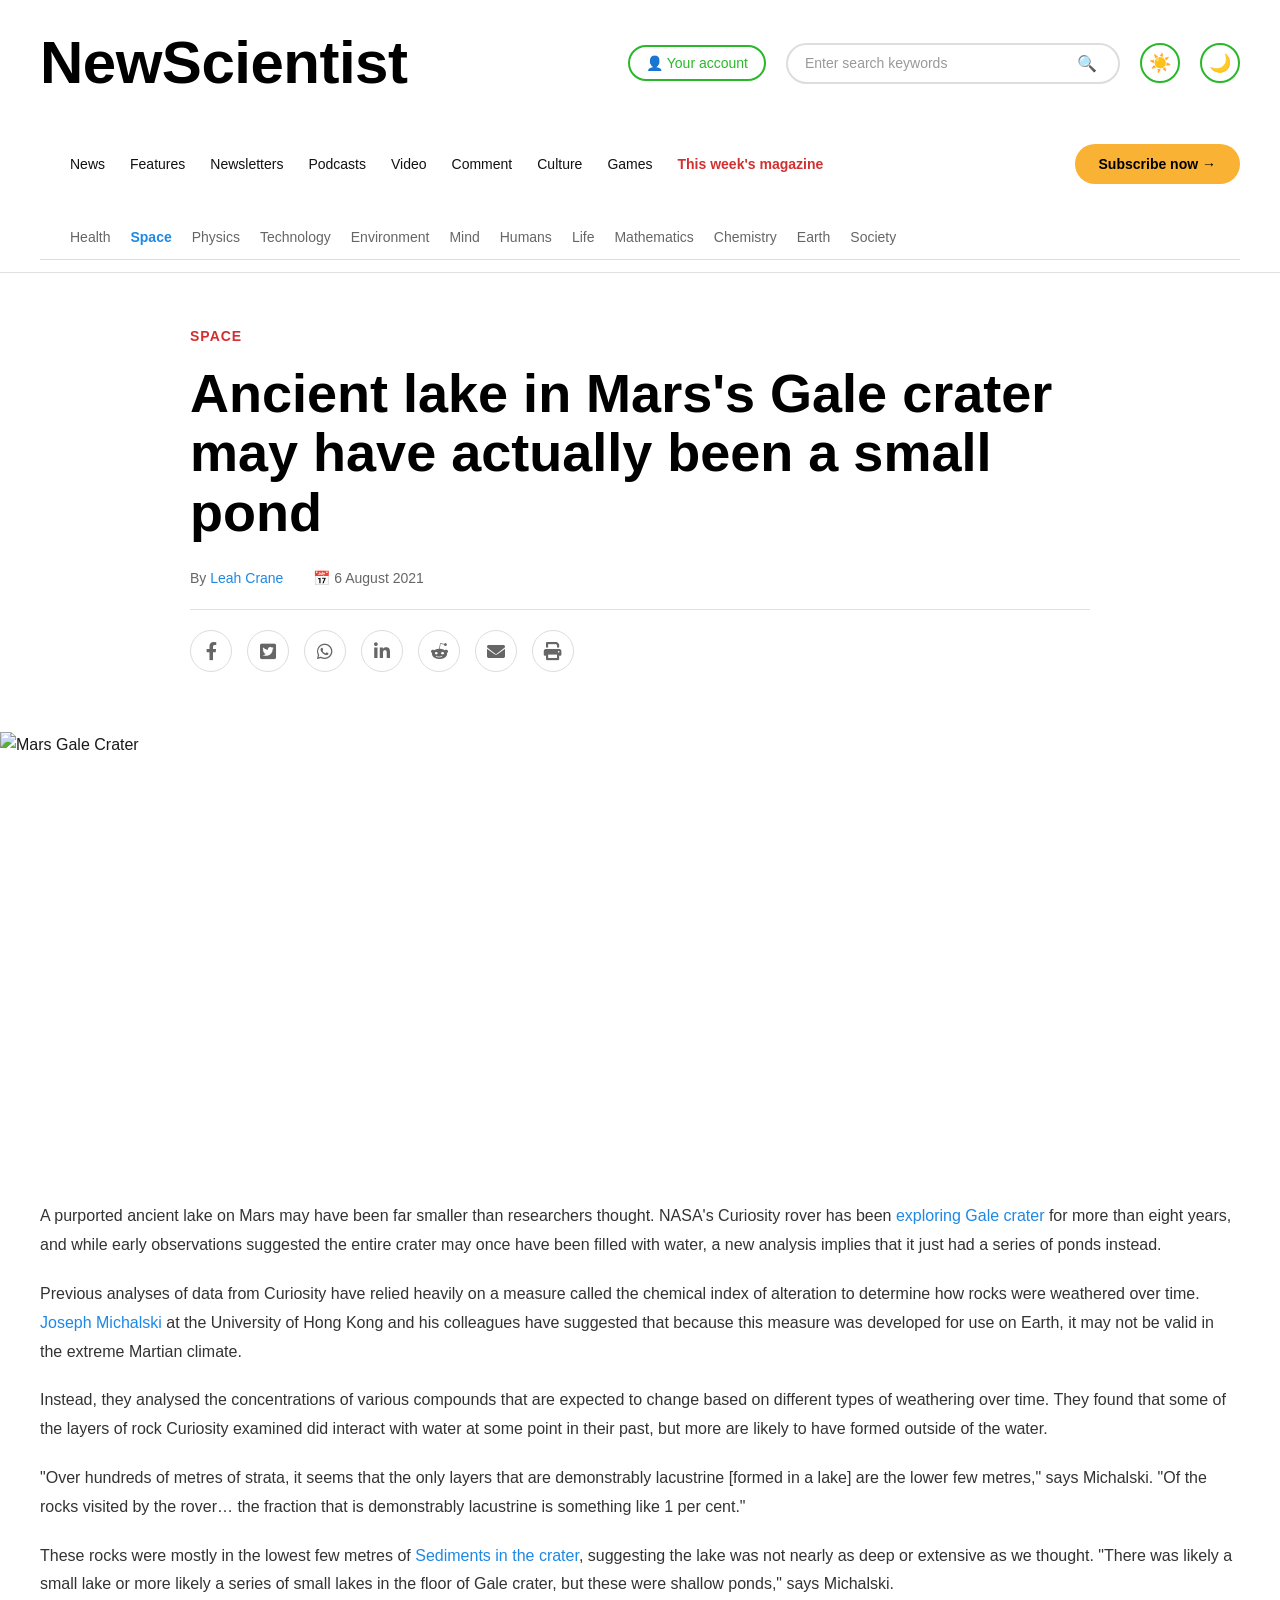
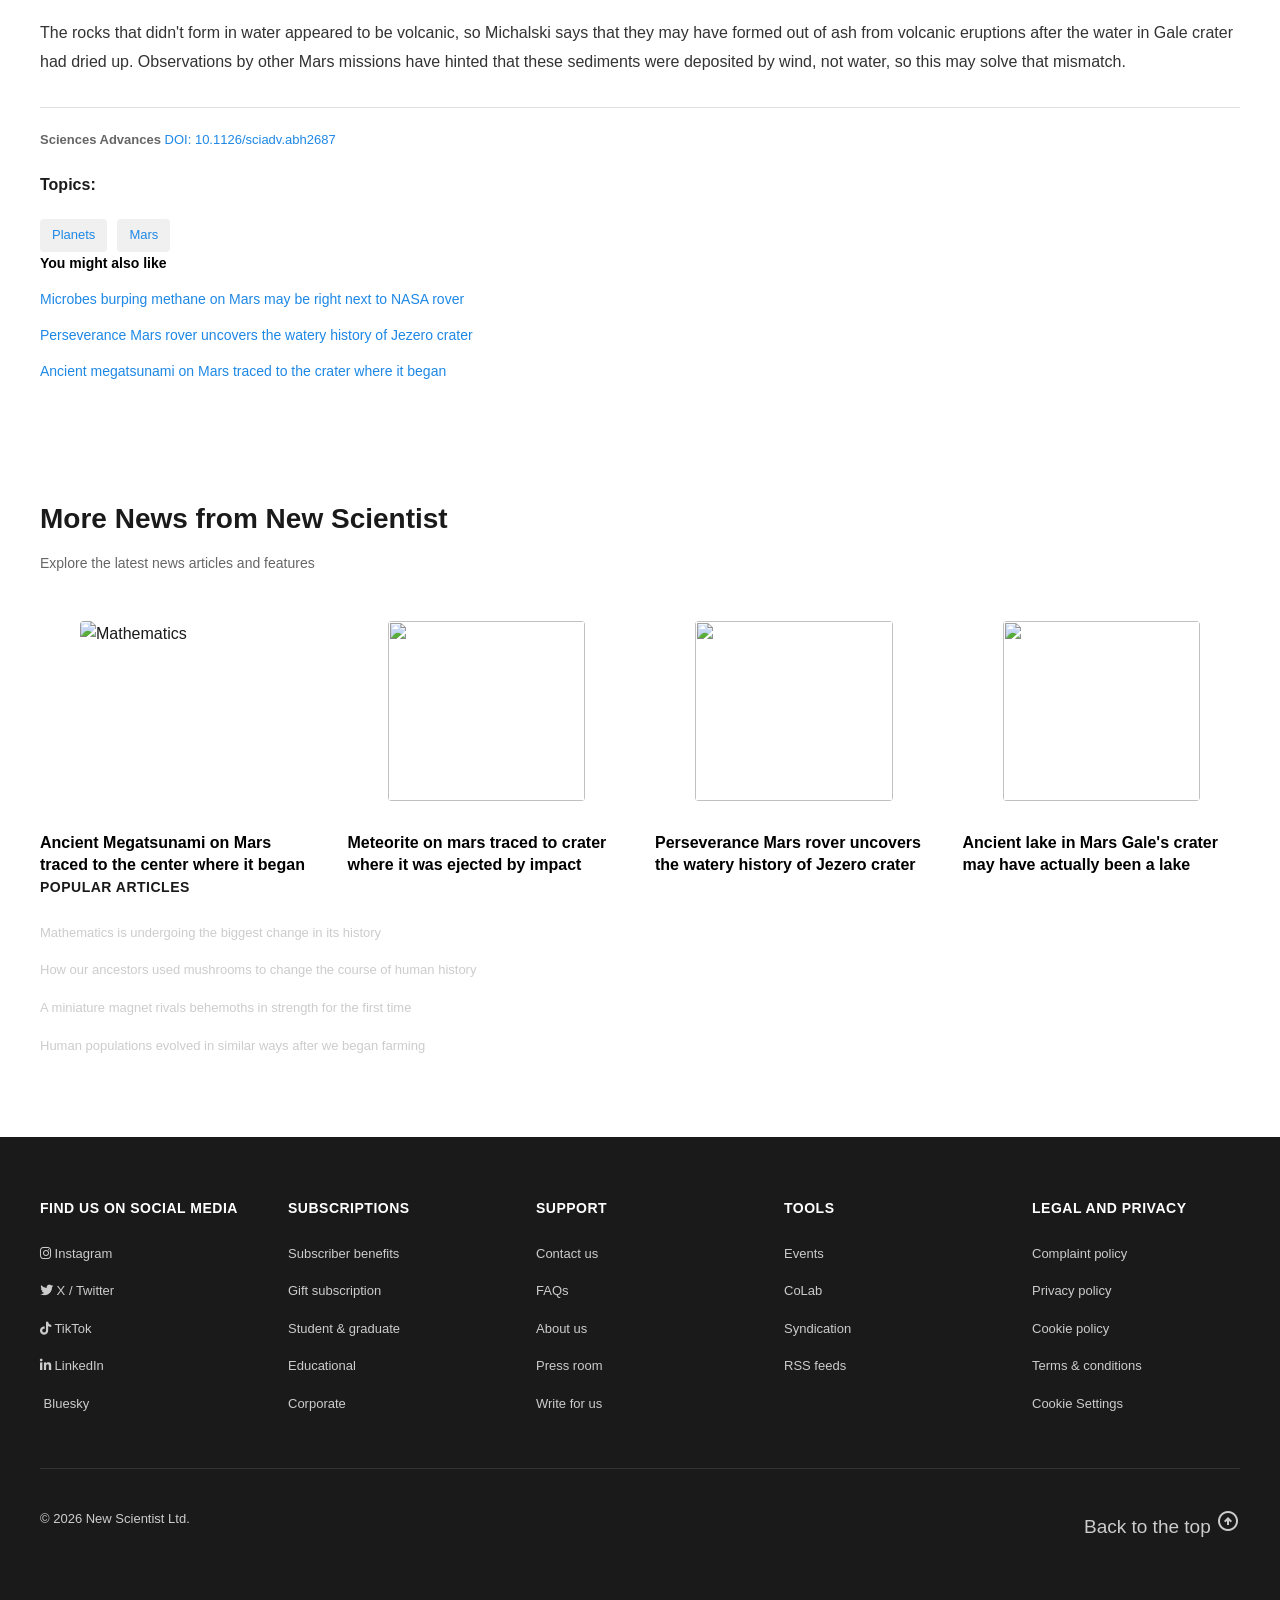
==== scientist.html @ d4aca7ba "sending my Code So far" ====
<!DOCTYPE html>
<html lang="en">
<head>
    <meta charset="UTF-8">
    <meta name="viewport" content="width=device-width, initial-scale=1.0">
    <title>New Scientist</title>
    <link rel="stylesheet" href="scientist.css">
    <link rel="stylesheet" href="https://cdnjs.cloudflare.com/ajax/libs/font-awesome/6.0.0/css/all.min.css">
    <link rel="stylesheet" href="https://fonts.googleapis.com/css2?family=Material+Symbols+Outlined:opsz,wght,FILL,GRAD@20..48,100..700,0..1,-50..200&icon_names=arrow_circle_up" />
</head>
<body>

    <header>
        <div class="top-bar">
            <h1 class="Website-name">NewScientist</h1>
            
            <div class="header-right">
                <button class="account-btn">👤 Your account</button>
                <div class="search-box">
                
                    <input type="text" placeholder="Enter search keywords">
                    <button class="search-btn">🔍</button>
                </div>
                <button class="theme-toggle">☀️</button>
                <button class="theme-toggle">🌙</button>
            </div>
        </div>


        <nav class="main-nav">
            <ul>
                <li><a href="">News</a></li>
                <li><a href="">Features</a></li>
                <li><a href="">Newsletters</a></li>
                <li><a href="">Podcasts</a></li>
                <li><a href="">Video</a></li>
                <li><a href="">Comment</a></li>
                <li><a href="">Culture</a></li>
                <li><a href="">Games</a></li>
                <li><a href="" class="magazine-link">This week's magazine</a></li>
            </ul>
            <button class="subscribe-btn">Subscribe now →</button>
        </nav>


        <nav class="category-nav">
            <ul>
                <li><a href="">Health</a></li>
                <li><a href="" class="active">Space</a></li>
                <li><a href="">Physics</a></li>
                <li><a href="">Technology</a></li>
                <li><a href="">Environment</a></li>
                <li><a href="">Mind</a></li>
                <li><a href="">Humans</a></li>
                <li><a href="">Life</a></li>
                <li><a href="">Mathematics</a></li>
                <li><a href="">Chemistry</a></li>
                <li><a href="">Earth</a></li>
                <li><a href="">Society</a></li>
            </ul>
        </nav>
    </header>

    <section class="article-header">
        <div class="category-label">
            <a href="">Space</a>
        </div>
        
        <h1 class="article-title">
            Ancient lake in Mars's Gale crater may have actually been a small pond
        </h1>
        
        <div class="article-meta">
            <p class="byline">By <a href="#">Leah Crane</a></p>
            <p class="date">📅 6 August 2021</p>
        </div>
        
        <div class="social-sharing">
            <a href="" class="social-icon"><i class="fab fa-facebook-f"></i></a>
            <a href="" class="social-icon"><i class="fab fab fa-twitter-square"></i></a>
            <a href="" class="social-icon"><i class="fab fab fa-whatsapp"></i></a>
            <a href="" class="social-icon"><i class="fab fa-linkedin-in"></i></a>
            <a href="" class="social-icon"><i class="fab fa-reddit-alien"></i></a>
            <a href="" class="social-icon"><i class="fas fa-envelope"></i></a>
            <a href="" class="social-icon"><i class="fas fa-print"></i></a>
        </div>
    </section>

    <figure class="featured-image">
        <img src="https://images.newscientist.com/wp-content/uploads/2021/08/06171920/06-aug_mars-sediments.jpg?width=1200" alt="Mars Gale Crater">
        <figcaption>
            <p>
                The rocks inside Gale crater hint there may not have been a large lake there after all
            </p>
            <p>
                Credit: NASA/JPL-Caltech
            </p>
        </figcaption>
    </figure>

    <div class="article-container">
        <article class="article-content">
            <p>
                A purported ancient lake on Mars may have been far smaller than researchers thought. NASA's Curiosity rover has been <a href="">exploring Gale crater</a> for more than eight years, and while early observations suggested the entire crater may once have been filled with water, a new analysis implies that it just had a series of ponds instead.
                
            </p>

            <p>
                Previous analyses of data from Curiosity have relied heavily on a measure called the chemical index of alteration to determine how rocks were weathered over time. <a href="">Joseph Michalski</a> at the University of Hong Kong and his colleagues have suggested that because this measure was developed for use on Earth, it may not be valid in the extreme Martian climate.
            </p>

            <p>
                Instead, they analysed the concentrations of various compounds that are expected to change based on different types of weathering over time. They found that some of the layers of rock Curiosity examined did interact with water at some point in their past, but more are likely to have formed outside of the water.
            </p>


            



            <p>
                "Over hundreds of metres of strata, it seems that the only layers that are demonstrably lacustrine [formed in a lake] are the lower few metres," says Michalski. "Of the rocks visited by the rover… the fraction that is demonstrably lacustrine is something like 1 per cent."
            </p>

            <p>
                These rocks were mostly in the lowest few metres of <a href="">Sediments in the crater</a>, suggesting the lake was not nearly as deep or extensive as we thought. "There was likely a small lake or more likely a series of small lakes in the floor of Gale crater, but these were shallow ponds," says Michalski.
            </p>

            <p>
                The rocks that didn't form in water appeared to be volcanic, so Michalski says that they may have formed out of ash from volcanic eruptions after the water in Gale crater had dried up. Observations by other Mars missions have hinted that these sediments were deposited by wind, not water, so this may solve that mismatch.
            </p>
            
            <p class="citation">
                <strong>Sciences Advances</strong> <a href="https://doi.org/10.1126/sciadv.abh2687">DOI: 10.1126/sciadv.abh2687</a>
            </p>
        </article>
        

            <div class="topics-section">
                <h4>Topics:</h4>
                <div class="topic-tags">
                    <a href="" class="topic-tag">Planets</a>
                    <a href="" class="topic-tag">Mars</a>
                </div>
            </div>
            
            <div class="related-articles">
                <h4>You might also like</h4>
                <ul>
                    <li><a href="">Microbes burping methane on Mars may be right next to NASA rover</a></li>
                    <li><a href="">Perseverance Mars rover uncovers the watery history of Jezero crater</a></li>
                    <li><a href="">Ancient megatsunami on Mars traced to the crater where it began</a></li>
                </ul>
            </div>
    </div>

    <section class="more-articles">
        <h3>More News from New Scientist</h3>
        <p>Explore the latest news articles and features</p>
        
        <div class="articles-grid">
            <article class="article-card">
                <figure>
                    
                    <img src="https://images.newscientist.com/wp-content/uploads/2022/11/30212448/SEI_135797409.jpg?width=321" alt="Mathematics">
                </figure>
                <h4><a href="">Ancient Megatsunami on Mars traced to the center where it began</a></h4>
            </article>
            
            <article class="article-card">
                <figure>
                    <img src="https://images.newscientist.com/wp-content/uploads/2024/12/16121734/mushrooms.jpg?width=300" alt="">
                </figure>
                <h4><a href="">Meteorite on mars traced to crater where it was ejected by impact</a></h4>
            </article>
            
            <article class="article-card">
                <figure>
                    <img src="https://images.newscientist.com/wp-content/uploads/2024/12/20160405/magnet.jpg?width=300" alt="">
                </figure>
                <h4><a href="">Perseverance Mars rover uncovers the watery history of Jezero crater</a></h4>
            </article>


         
            <article class="article-card">
                <figure>
                    <img src="https://images.newscientist.com/wp-content/uploads/2024/12/20160405/magnet.jpg?width=300" alt="">
                </figure>
                <h4><a href="">Ancient lake in Mars Gale's crater may have actually been a lake </a></h4>
            </article>
        </div>


            <div class="footer-column">
                <h4>Popular articles</h4>
                <ul>
                    <li><a href="">Mathematics is undergoing the biggest change in its history</a></li>
                    <li><a href="">How our ancestors used mushrooms to change the course of human history</a></li>
                    <li><a href="">A miniature magnet rivals behemoths in strength for the first time</a></li>
                    <li><a href="">Human populations evolved in similar ways after we began farming</a></li>
                </ul>
            </div>
        
    </section>


    </article>

    <footer class="site-footer">
        <div class="footer-container">
            
            <div class="footer-column">
                <h4>Find us on social media</h4>
                <ul class="social-links">
                    <li><a href="https://www.facebook.com/newscientist"><i class="fab fa-instagram"></i> Instagram</a></li>
                    <li><a href="https://www.twitter.com/newscientist"><i class="fab fa-twitter"></i> X / Twitter</a></li>
                    <li><a href="https://www.tiktok.com/@newscientist"><i class="fab fa-tiktok"></i> TikTok</a></li>
                    <li><a href="https://www.linkedin.com/company/new-scientist/"><i class="fab fa-linkedin-in"></i> LinkedIn</a></li>
                    <li>
                        <a href="https://www.bluesky.com/@newscientist"><i class="fab fa-bluesky"></i> Bluesky</a>
                    </li>
                </ul>
            </div>
            
            <div class="footer-column">
                <h4>Subscriptions</h4>
                <ul>
                    <li><a href="">Subscriber benefits</a></li>
                    <li><a href="">Gift subscription</a></li>
                    <li><a href="">Student & graduate</a></li>
                    <li><a href="">Educational</a></li>
                    <li><a href="">Corporate</a></li>
                </ul>
            </div>
            
            <div class="footer-column">
                <h4>Support</h4>
                <ul>
                    <li><a href="">Contact us</a></li>
                    <li><a href="">FAQs</a></li>
                    <li><a href="">About us</a></li>
                    <li><a href="">Press room</a></li>
                    <li><a href="">Write for us</a></li>
                </ul>
            </div>
            
            <div class="footer-column">
                <h4>Tools</h4>
                <ul>
                    <li><a href="">Events</a></li>
                    <li><a href="">CoLab</a></li>
                    <li><a href="">Syndication</a></li>
                    <li><a href="">RSS feeds</a></li>
                </ul>
            </div>
            
            <div class="footer-column">
                <h4>Legal and privacy</h4>
                <ul>
                    <li><a href="">Complaint policy</a></li>
                    <li><a href="">Privacy policy</a></li>
                    <li><a href="">Cookie policy</a></li>
                    <li><a href="">Terms & conditions</a></li>
                    <li><a href="">Cookie Settings</a></li>
                </ul>
            </div>
        </div>
        
        <div class="footer-bottom">
            &copy; 2026 New Scientist Ltd.

            <a href="">Back to the top 
                <span class="material-symbols-outlined">arrow_circle_up
            </span></a> 
        </div>


    </footer>
    
</body>
</html>
---- scientist.css ----
/* -------------------- BODY & FONTS -------------------- */
body {
    font-family: proxima-nova, "Helvetica Neue", Helvetica, Arial, sans-serif;
    line-height: 1.6;
    color: #1a1a1a;
    margin: 0;
    padding: 0;
    background-color: #fff;
}

/* -------------------- HEADER -------------------- */
header {
    border-bottom: 1px solid #e0e0e0;
    position: relative;
    top: auto;
}

.top-bar {
    display: flex;
    align-items: center;
    justify-content: space-between;
    padding: 15px 40px;
    background-color: #fff;
}

.Website-name {
  font-family: Verdana, Geneva, Tahoma, sans-serif !important;
    font-size: 60px;
    font-weight: 900;
    color: #000;
    margin: 0;
    letter-spacing: -0.5px;
}

.header-right {
    display: flex;
    align-items: center;
    gap: 20px;
}

.account-btn {
    background-color: #fff;
    border: 2px solid #2ab82a;
    color: #2ab82a;
    padding: 8px 16px;
    border-radius: 25px ;
    cursor: pointer;
    font-size: 14px;
    font-weight: 500;
    transition: all 0.3s ease;
}

.account-btn:hover {
    background-color: #f0f0f0;
    box-shadow: #21a021 10px 10px 10px;
}

.search-box {
    display: flex;
    align-items: center;
    border: 2px solid #ddd;
    border-radius: 25px;
    padding: 8px 15px;
    min-width: 300px;
}

.search-box input {
    border: none;
    outline: none;
    flex: 1;
    font-size: 14px;
    color: #666;
}

.search-box input::placeholder {
    color: #999;
}

.search-btn {
    background: none;
    border: none;
    color: #666;
    cursor: pointer;
    font-size: 16px;
    margin-left: 10px;
}

.theme-toggle {
    background: none;
    border: 2px solid #2ab82a;
    color: #2ab82a;
    width: 40px;
    height: 40px;
    border-radius: 50%;
    cursor: pointer;
    font-size: 18px;
    display: flex;
    align-items: center;
    justify-content: center;
}

/* -------------------- MAIN NAVIGATION -------------------- */
.main-nav {
    display: flex;
    align-items: center;
    justify-content: space-between;
    padding: 15px 40px;
}

.main-nav ul {
    display: flex;
    gap: 30px;
    list-style: none;
    margin: 0;
    padding: 0;
}

.main-nav a {
    text-decoration: none;
    color: #1a1a1a;
    font-size: 14px;
    font-weight: 500;
    transition: color 0.2s;
}

.main-nav a:hover {
    color: #2ab82a;
}

.main-nav .magazine-link {
    color: #d32f2f;
    font-weight: 700;
}

.subscribe-btn {
    background-color: #f9b233;
    border: none;
    color: #000;
    padding: 12px 24px;
    border-radius: 25px;
    cursor: pointer;
    font-weight: 600;
    font-size: 14px;
    transition: background-color 0.3s;
}

.subscribe-btn:hover {
    background-color: #0ccefa;
}

/* -------------------- CATEGORY NAVIGATION -------------------- */
.category-nav {
    padding: 12px 40px;
}

.category-nav ul {
    display: flex;
    gap: 20px;
    list-style: none;
    margin: 0;
    padding: 0;
    flex-wrap: wrap;
}

.category-nav a {
    text-decoration: none;
    color: #666;
    font-size: 13px;
    transition: color 0.2s;
}

.category-nav a:hover,
.category-nav a.active {
    color: #1e88e5;
    font-weight: 600;
}

/* -------------------- ARTICLE HEADER -------------------- */
.article-header {
    padding: 50px 40px 30px;
    max-width: 900px;
    margin: 0 auto;
}

.category-label {
    margin-bottom: 15px;
}

.category-label a {
    color: #d32f2f;
    text-decoration: none;
    font-size: 14px;
    font-weight: 700;
    text-transform: uppercase;
    letter-spacing: 1px;
}

.article-title {
    font-size: 54px;
    font-weight: 900;
    line-height: 1.1;
    color: #000;
    margin: 15px 0 25px 0;
}

.article-meta {
    display: flex;
    gap: 30px;
    margin-bottom: 20px;
    font-size: 14px;
}

.byline,
.date {
    margin: 0;
    color: #666;
}

.byline a,
.date a {
    color: #1e88e5;
    text-decoration: none;
    font-weight: 500;
}

.byline a:hover,
.date a:hover {
    text-decoration: underline;
}

/* -------------------- SOCIAL SHARING -------------------- */
.social-sharing {
    display: flex;
    gap: 15px;
    margin-top: 20px;
    padding-top: 20px;
    border-top: 1px solid #e0e0e0;
}

.social-icon {
    display: inline-flex;
    align-items: center;
    justify-content: center;
    width: 40px;
    height: 40px;
    border-radius: 50%;
    border: 1px solid #ddd;
    text-decoration: none;
    color: #666;
    font-size: 18px;
    transition: all 0.2s;
    cursor: pointer;
}

.social-icon:hover {
    border-color: #999;    
    color: #000;
    background-color: #f5f5f5;
}

/* -------------------- FEATURED IMAGE -------------------- */
.featured-image {
    width: 100%;
    height: 400px;
    overflow: hidden;
    margin: 30px 0;
}

.featured-image img {
    width: 100%;
    height: 100%;
    object-fit: cover;
    display: block;
}

/* -------------------- ARTICLE CONTAINER -------------------- */
.article-container {
    gap: 50px;
    max-width: 1200px;
    margin: 0 auto;
    padding: 40px;
}

.article-content {
    flex: 1;
    min-width: 0;
    
}

.article-content p {
    font-size: 16px;
    line-height: 1.8;
    color: #333;
    margin: 0 0 20px 0;
}

.article-content a {
    color: #1e88e5;
    text-decoration: none;
}

.article-content a:hover {
    text-decoration: underline;
}

.citation {
    font-size: 13px !important;
    color: #666 !important;
    margin-top: 30px !important;
    padding-top: 20px;
    border-top: 1px solid #e0e0e0;
}

/* -------------------- SIDEBAR -------------------- */

.topics-section h4 {
 
}

.topic-tags {
    display: flex;
    flex-wrap: wrap;
    gap: 10px;
}

.topic-tag {
    display: inline-block;
    background-color: #f0f0f0;
    color: #1e88e5;
    padding: 6px 12px;
    border-radius: 4px;
    text-decoration: none;
    font-size: 13px;
    transition: background-color 0.2s;
}

.topic-tag:hover {
    background-color: #e0e0e0;
}

.related-articles h4 {
    font-size: 14px;
    color: #000;
    margin: 0 0 15px 0;
}

.related-articles ul {
    list-style: none;
    padding: 0;
    margin: 0;
}

.related-articles li {
    margin-bottom: 15px;
}

.related-articles a {
    color: #1e88e5;
    text-decoration: none;
    font-size: 14px;
    line-height: 1.5;
    display: block;
}

.related-articles a:hover {
    text-decoration: underline;
}

/* -------------------- FEATURED IMAGE CAPTION -------------------- */
figcaption {
    font-size: 13px;
    color: #666;
    padding: 10px 0;
    line-height: 1.5;
}

figcaption p {
    margin: 5px 0;
}

/* -------------------- MORE ARTICLES SECTION -------------------- */
.more-articles {
    max-width: 1200px;
    margin: 60px auto 40px;
    padding: 0 40px;
}

.more-articles h3 {
    font-size: 28px;
    font-weight: 700;
    margin: 0 0 10px 0;
}

.more-articles > p {
    font-size: 14px;
    color: #666;
    margin: 0 0 30px 0;
}

.articles-grid {
    display: grid;
    grid-template-columns: repeat(4, 1fr);
    gap: 30px;
}

.article-card {
    display: flex;
    flex-direction: column;
    gap: 15px;
    text-decoration: none;
}

.article-card img {
    width: 100%;
    height: 180px;
    object-fit: cover;
    border-radius: 4px;
    display: block;
}

.article-card h4 {
    margin: 0;
    font-size: 16px;
    line-height: 1.4;
}

.article-card a {
    color: #000;
    text-decoration: none;
    transition: color 0.2s;
}

.article-card a:hover {
    color: #1e88e5;
}

/* -------------------- FOOTER -------------------- */
.site-footer {
    background-color: #1a1a1a;
    color: #fff;
    margin-top: 80px;
    padding: 60px 40px;
}

.footer-container {
    max-width: 1200px;
    margin: 0 auto 40px;
    display: grid;
    grid-template-columns: repeat(auto-fit, minmax(180px, 1fr));
    /* grid-template-columns: repeat(auto-fit, minmax(180px, 1fr)); */
    gap: 40px;
}

.footer-column h4 {
    font-size: 14px;
    font-weight: 700;
    margin: 0 0 20px 0;
    text-transform: uppercase;
    letter-spacing: 0.5px;
}

.footer-column ul {
    list-style: none;
    padding: 0;
    margin: 0;
}

.footer-column li {
    margin-bottom: 12px;
}

.footer-column a {
    color: #ccc;
    text-decoration: none;
    font-size: 13px;
    transition: color 0.2s;
}

.footer-column a:hover {
    color: #fff;
}

.footer-bottom {
    max-width: 1200px;
    margin: 0 auto;
    border-top: 1px solid #333;
    padding-top: 40px;
    text-align: left;
    font-size: 13px;
    color: #ccc;
    display: flex;
    justify-content:space-between;
}

.footer-bottom a {
    color: #ccc;
    text-decoration:dashed;
    font-size: 19px;
}

.footer-bottom a:hover {
    color: #fff;
}

















/* -------------------- RESPONSIVE -------------------- */
@media (max-width: 1024px) {
    .article-container {
        gap: 30px;
        padding: 30px;
    }

    .sidebar {
        width: 280px;
    }
    
    .articles-grid {
        grid-template-columns: repeat(2, 1fr);
    }
}

@media (max-width: 768px) {
    .top-bar {
        flex-direction: column;
        gap: 15px;
        padding: 15px 20px;
    }

    .header-right {
        width: 100%;
        gap: 10px;
    }

    .search-box {
        min-width: auto;
        flex: 1;
    }

    .main-nav {
        flex-direction: column;
        gap: 15px;
        padding: 15px 20px;
    }

    .main-nav ul {
        flex-direction: column;
        gap: 10px;
    }

    .article-container {
        flex-direction: column;
        gap: 30px;
    }

    .sidebar {
        width: 100%;
    }

    .article-title {
        font-size: 32px;
    }

    .featured-image {
        height: 250px;
    }

    .article-header {
        padding: 30px 20px;
    }
    
    .articles-grid {
        grid-template-columns: 1fr;
    }
    
    .more-articles {
        padding: 0 20px;
    }
    
    .footer-container {
        grid-template-columns: repeat(2, 1fr);
        gap: 30px;
    }
}



/* -------------------- MAIN NAV -------------------- */
.main-nav ul {
    display: flex;
    gap: 25px;
    list-style: none;
    padding: 10px 30px;
    ;
    margin: 0;
}

.main-nav a {
    position: relative; /* needed for ::after underline */
    text-decoration: none;
    color: #111;
    font-size: 14px;
    padding-bottom: 5px; /* space for underline */
}

/* -------------------- CATEGORY NAV -------------------- */
.category-nav ul {
    display: flex;
    gap: 20px;
    list-style: none;
    padding: 10px 30px;
    border-bottom: 1px solid #ddd;
    margin: 0;
}

.category-nav a {
    position: relative;
    text-decoration: none;
    color: #666;
    font-size: 14px;
    padding-bottom: 5px;
}

/* -------------------- HOVER UNDERLINE ANIMATION -------------------- */
.main-nav a::after,
.category-nav a::after {
    content: "";
    position: absolute;
    left: 0;
    bottom: 0;
    width: 100%;
    height: 2px;
    background: currentColor; /* inherits link color */
    
    transform: scaleX(0);
    transform-origin: center;
    transition: transform 0.3s ease;
}

.main-nav a:hover::after,
.category-nav a:hover::after {
    transform: scaleX(1);
}
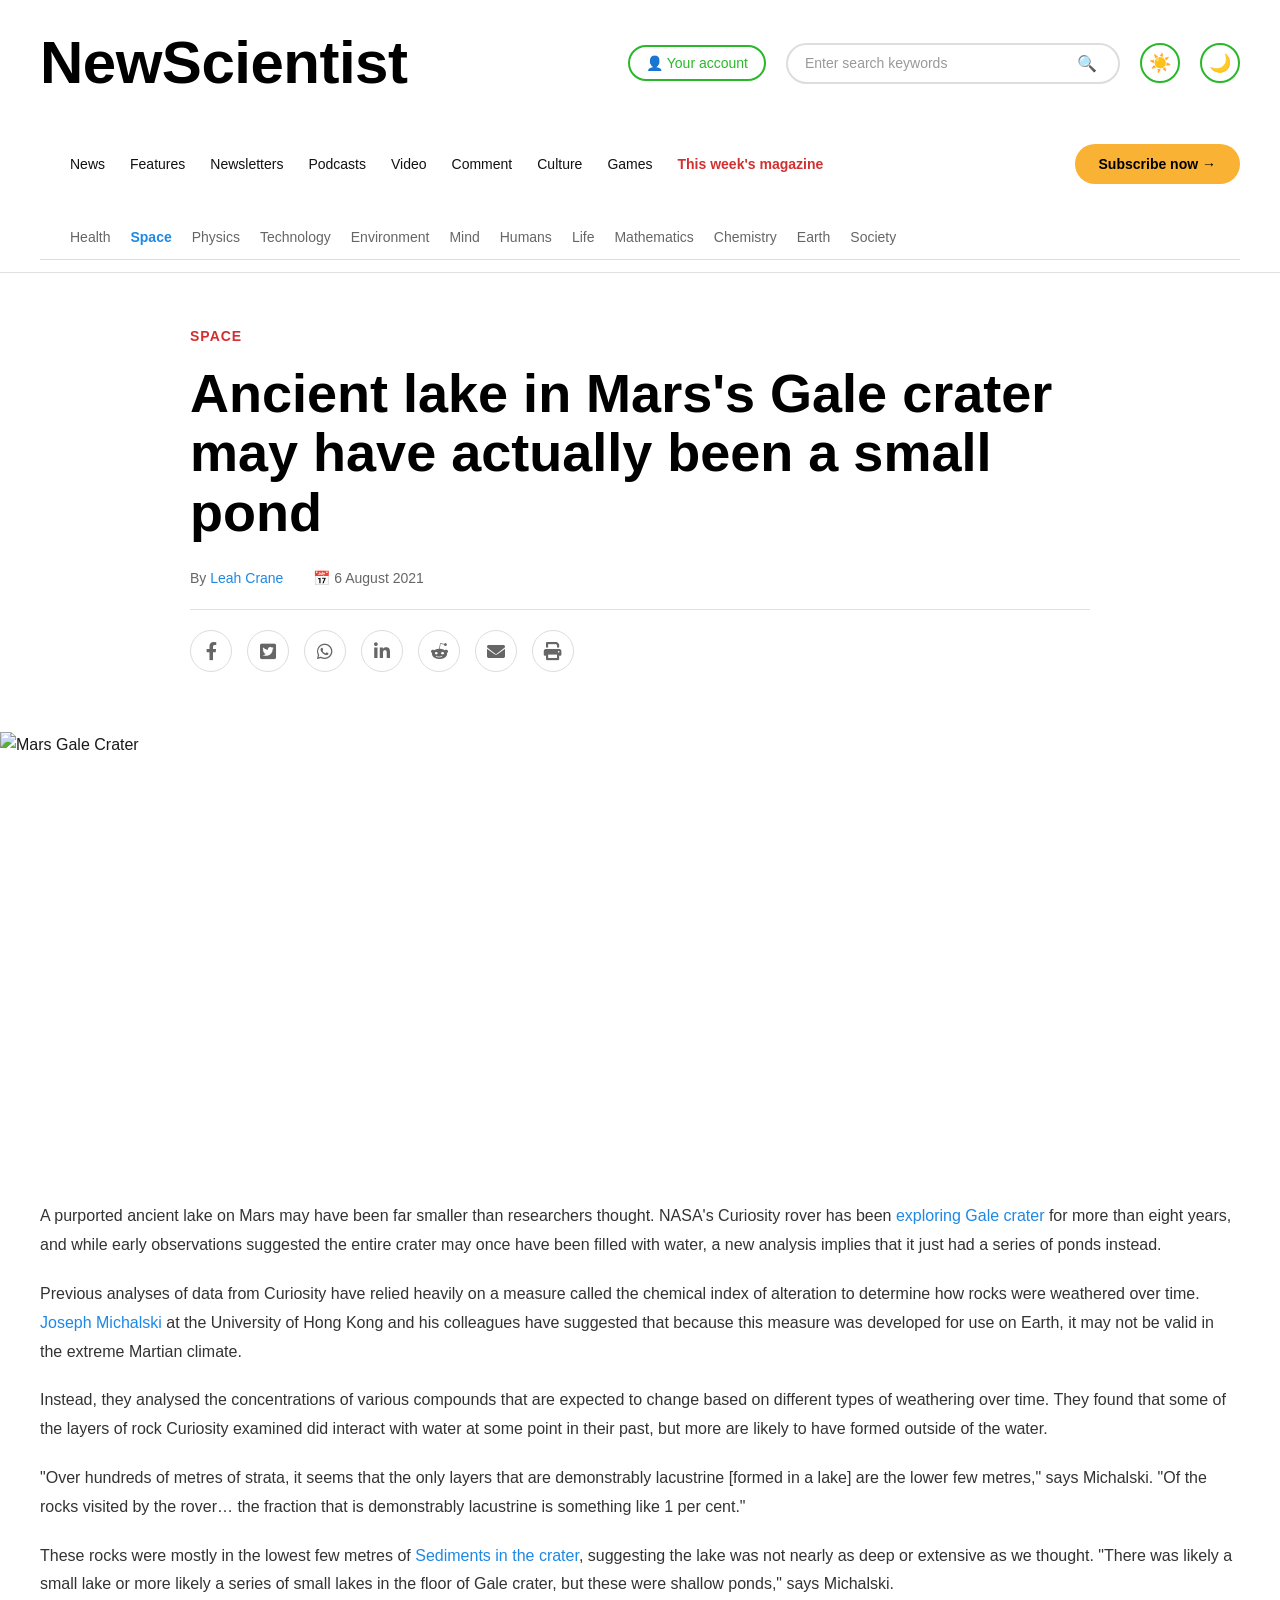
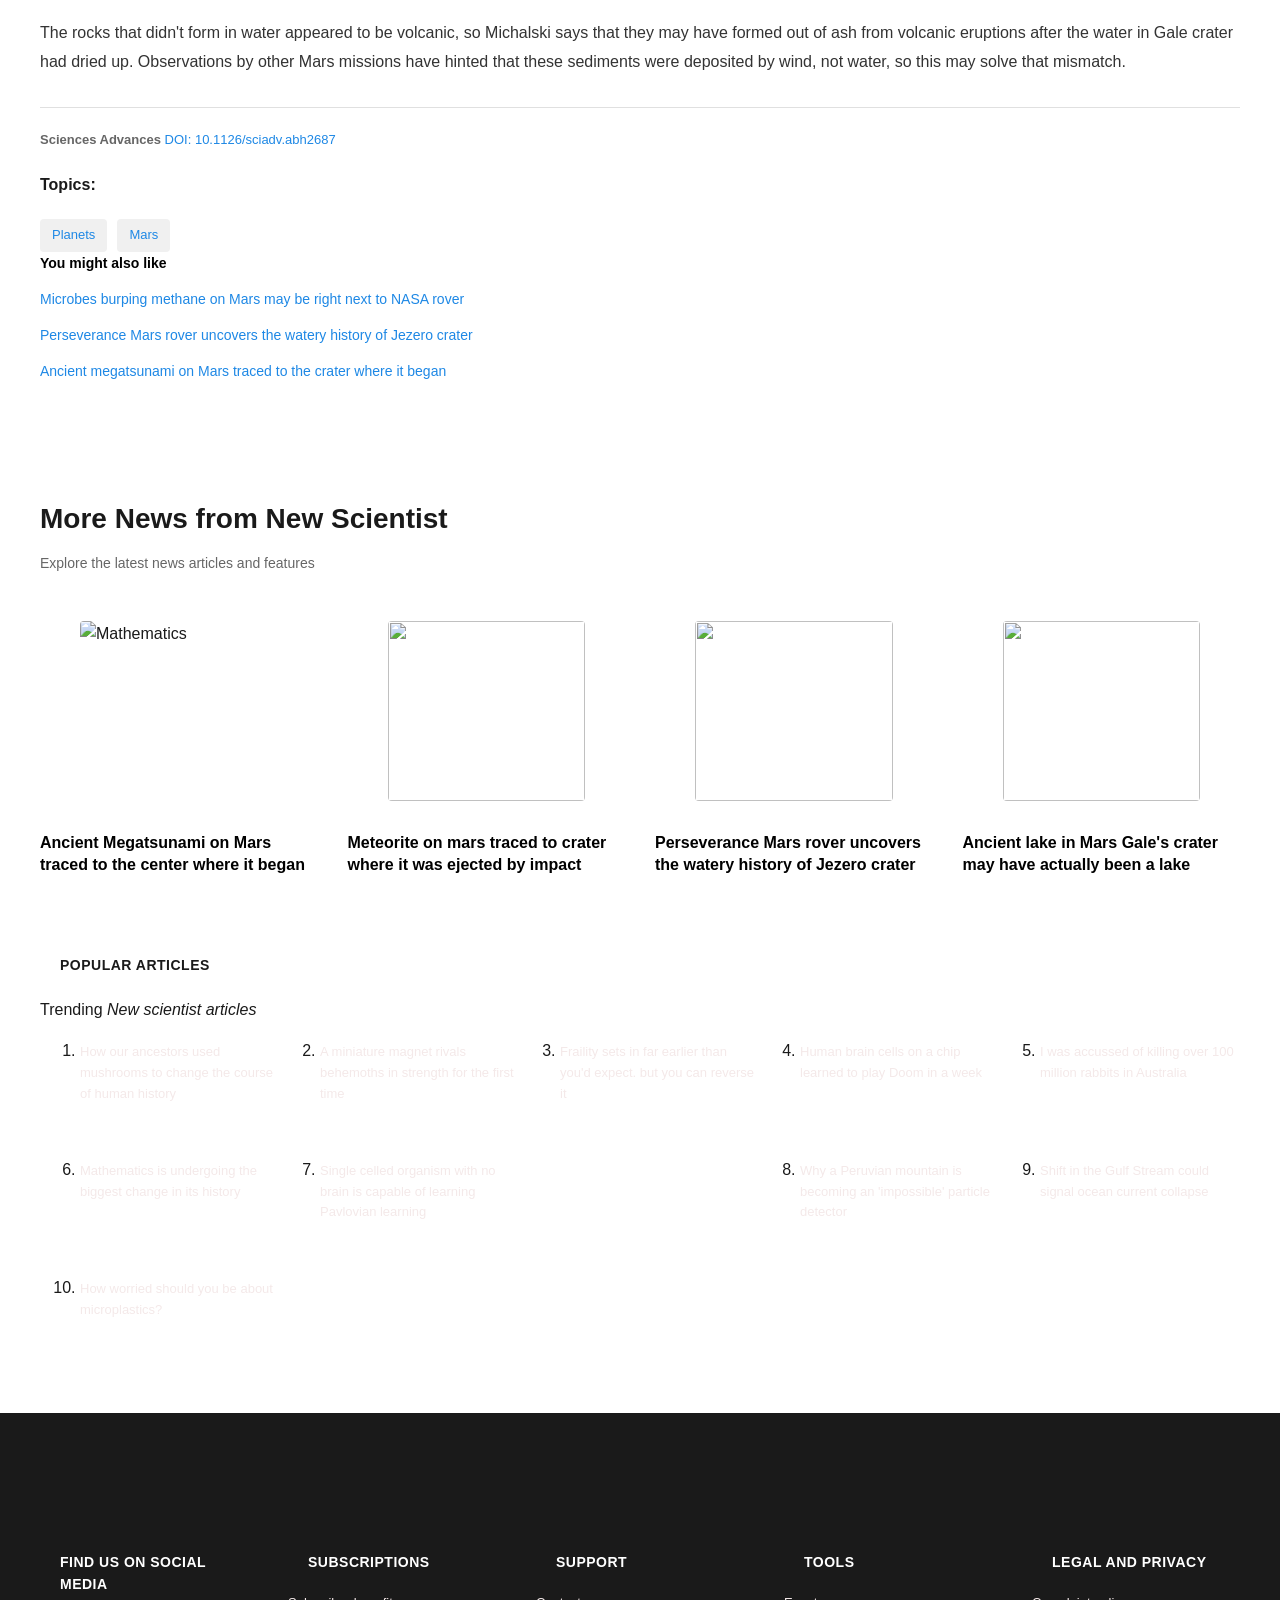
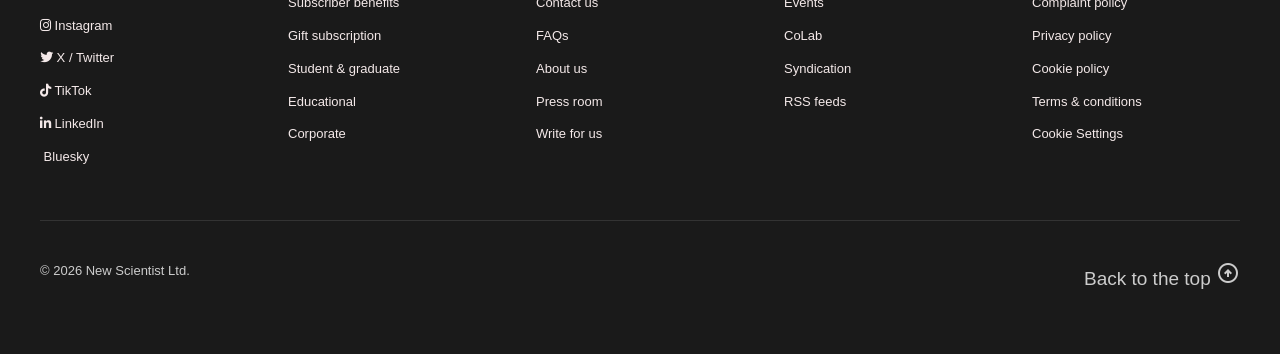
==== commit faefd1b2: "added new elements" ====
--- a/scientist.html
+++ b/scientist.html
@@ -192,13 +192,27 @@
         </div>
 
 
+
+
+
+
             <div class="footer-column">
                 <h4>Popular articles</h4>
-                <ul>
-                    <li><a href="">Mathematics is undergoing the biggest change in its history</a></li>
+                <p>Trending <i>New scientist articles</i></p>
+                <ul>
+                    <ol class="grider">
                     <li><a href="">How our ancestors used mushrooms to change the course of human history</a></li>
                     <li><a href="">A miniature magnet rivals behemoths in strength for the first time</a></li>
-                    <li><a href="">Human populations evolved in similar ways after we began farming</a></li>
+                    <li><a href="">Fraility sets in far earlier than you'd expect. but you can reverse it</a></li>
+                    <li><a href="">Human brain cells on a chip learned to play Doom in a week</a></li>
+                    <li><a href="">I was accussed of killing over 100 million rabbits in Australia</a></li>
+                    <li><a href="">Mathematics is undergoing the biggest change in its history</a></li>
+                    <li><a href="">Single celled organism with no brain is capable of learning Pavlovian learning</li></li>
+                    <li><a href="">Why a Peruvian mountain is becoming an 'impossible' particle detector</a></li>
+                    <li><a href="">Shift in the Gulf Stream could signal ocean current collapse</a></li>
+                    <li><a href="">How worried should you be about microplastics?</a></li>
+                    </ol>
+                   
                 </ul>
             </div>
         
--- a/scientist.css
+++ b/scientist.css
@@ -405,6 +405,7 @@
 
 .article-card {
     display: flex;
+    container: initial;
     flex-direction: column;
     gap: 15px;
     text-decoration: none;
@@ -446,15 +447,21 @@
     max-width: 1200px;
     margin: 0 auto 40px;
     display: grid;
+    grid-template-columns: repeat(5, 1fr);
+    gap: 40px;
+}
+
+.grider {
+    display: grid;
     grid-template-columns: repeat(auto-fit, minmax(180px, 1fr));
-    /* grid-template-columns: repeat(auto-fit, minmax(180px, 1fr)); */
     gap: 40px;
 }
 
 .footer-column h4 {
     font-size: 14px;
     font-weight: 700;
-    margin: 0 0 20px 0;
+    margin:  20px ;
+    margin-top: 78px;
     text-transform: uppercase;
     letter-spacing: 0.5px;
 }
@@ -470,14 +477,16 @@
 }
 
 .footer-column a {
-    color: #ccc;
+    color: #f4e9e9;
     text-decoration: none;
     font-size: 13px;
+    display: block;
+    grid-template-columns: repeat(auto-fit, minmax(180px, 1fr));
     transition: color 0.2s;
 }
 
 .footer-column a:hover {
-    color: #fff;
+    color: #1e88e5;
 }
 
 .footer-bottom {
@@ -596,6 +605,20 @@
         gap: 30px;
     }
 }
+
+
+
+
+
+
+
+
+
+
+
+
+
+
 
 
 
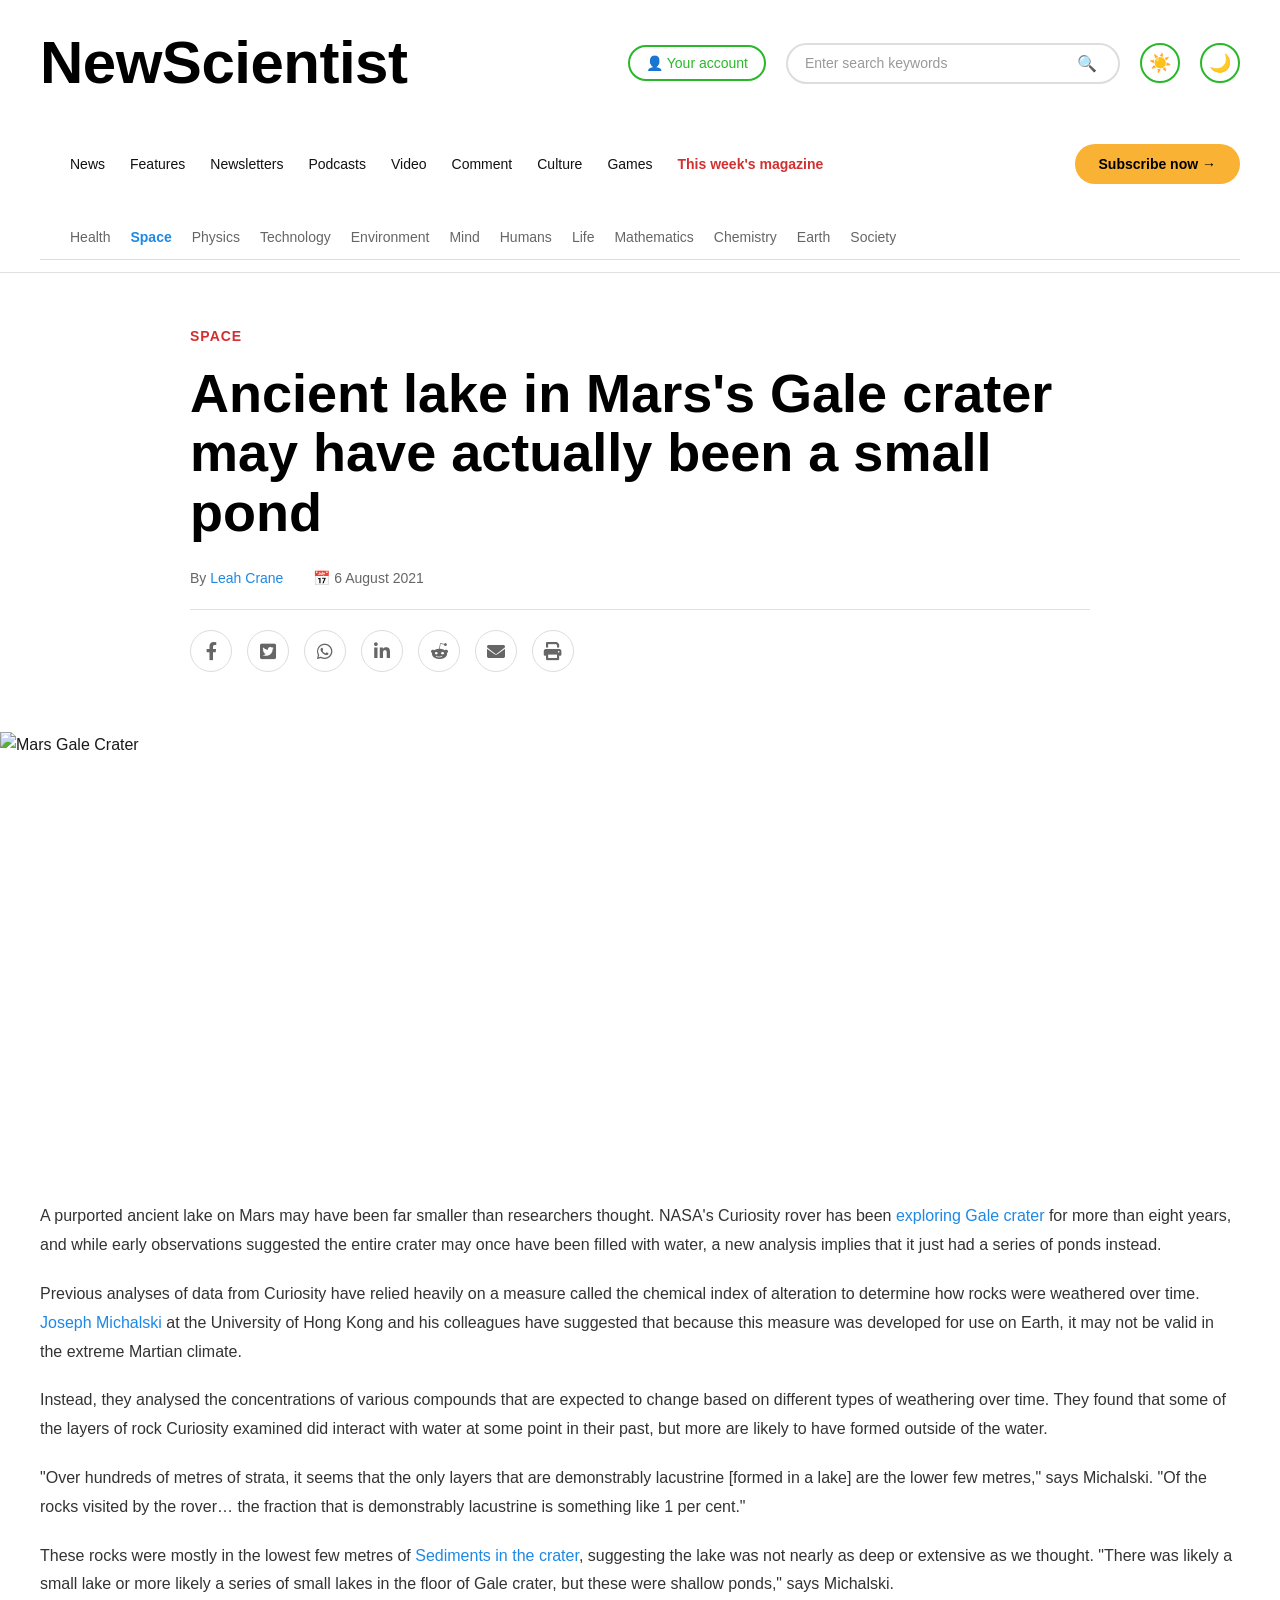
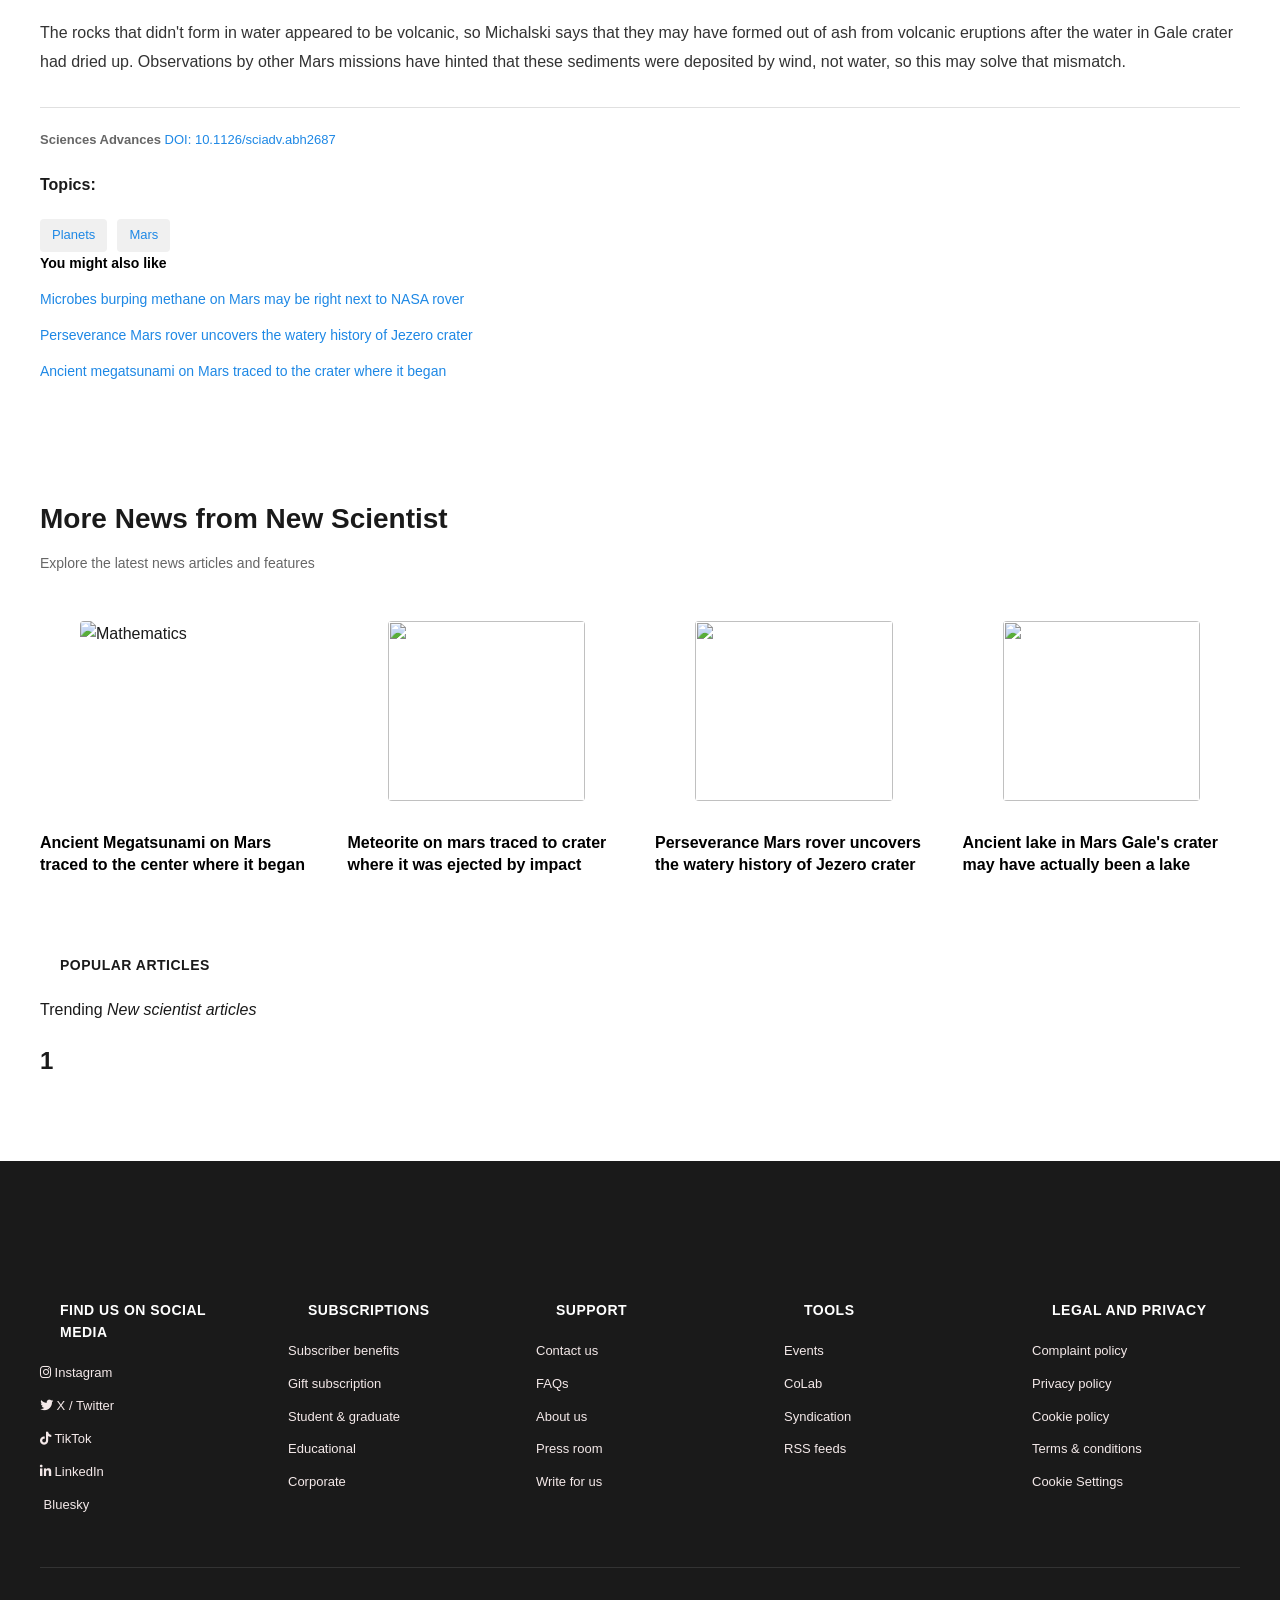
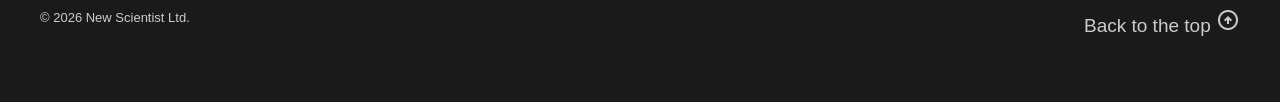
==== commit ec2678af: "changed linters.yml" ====
--- a/scientist.html
+++ b/scientist.html
@@ -199,21 +199,13 @@
             <div class="footer-column">
                 <h4>Popular articles</h4>
                 <p>Trending <i>New scientist articles</i></p>
-                <ul>
-                    <ol class="grider">
-                    <li><a href="">How our ancestors used mushrooms to change the course of human history</a></li>
-                    <li><a href="">A miniature magnet rivals behemoths in strength for the first time</a></li>
-                    <li><a href="">Fraility sets in far earlier than you'd expect. but you can reverse it</a></li>
-                    <li><a href="">Human brain cells on a chip learned to play Doom in a week</a></li>
-                    <li><a href="">I was accussed of killing over 100 million rabbits in Australia</a></li>
-                    <li><a href="">Mathematics is undergoing the biggest change in its history</a></li>
-                    <li><a href="">Single celled organism with no brain is capable of learning Pavlovian learning</li></li>
-                    <li><a href="">Why a Peruvian mountain is becoming an 'impossible' particle detector</a></li>
-                    <li><a href="">Shift in the Gulf Stream could signal ocean current collapse</a></li>
-                    <li><a href="">How worried should you be about microplastics?</a></li>
-                    </ol>
-                   
-                </ul>
+      <div>
+        <ul>
+            <h2>
+                1 
+            </h2>
+        </ul>
+      </div>
             </div>
         
     </section>
--- a/scientist.css
+++ b/scientist.css
@@ -453,8 +453,8 @@
 
 .grider {
     display: grid;
-    grid-template-columns: repeat(auto-fit, minmax(180px, 1fr));
-    gap: 40px;
+    grid-template-columns: repeat(auto-fit, minmax(200px, 1fr));
+    gap: 15px;
 }
 
 .footer-column h4 {
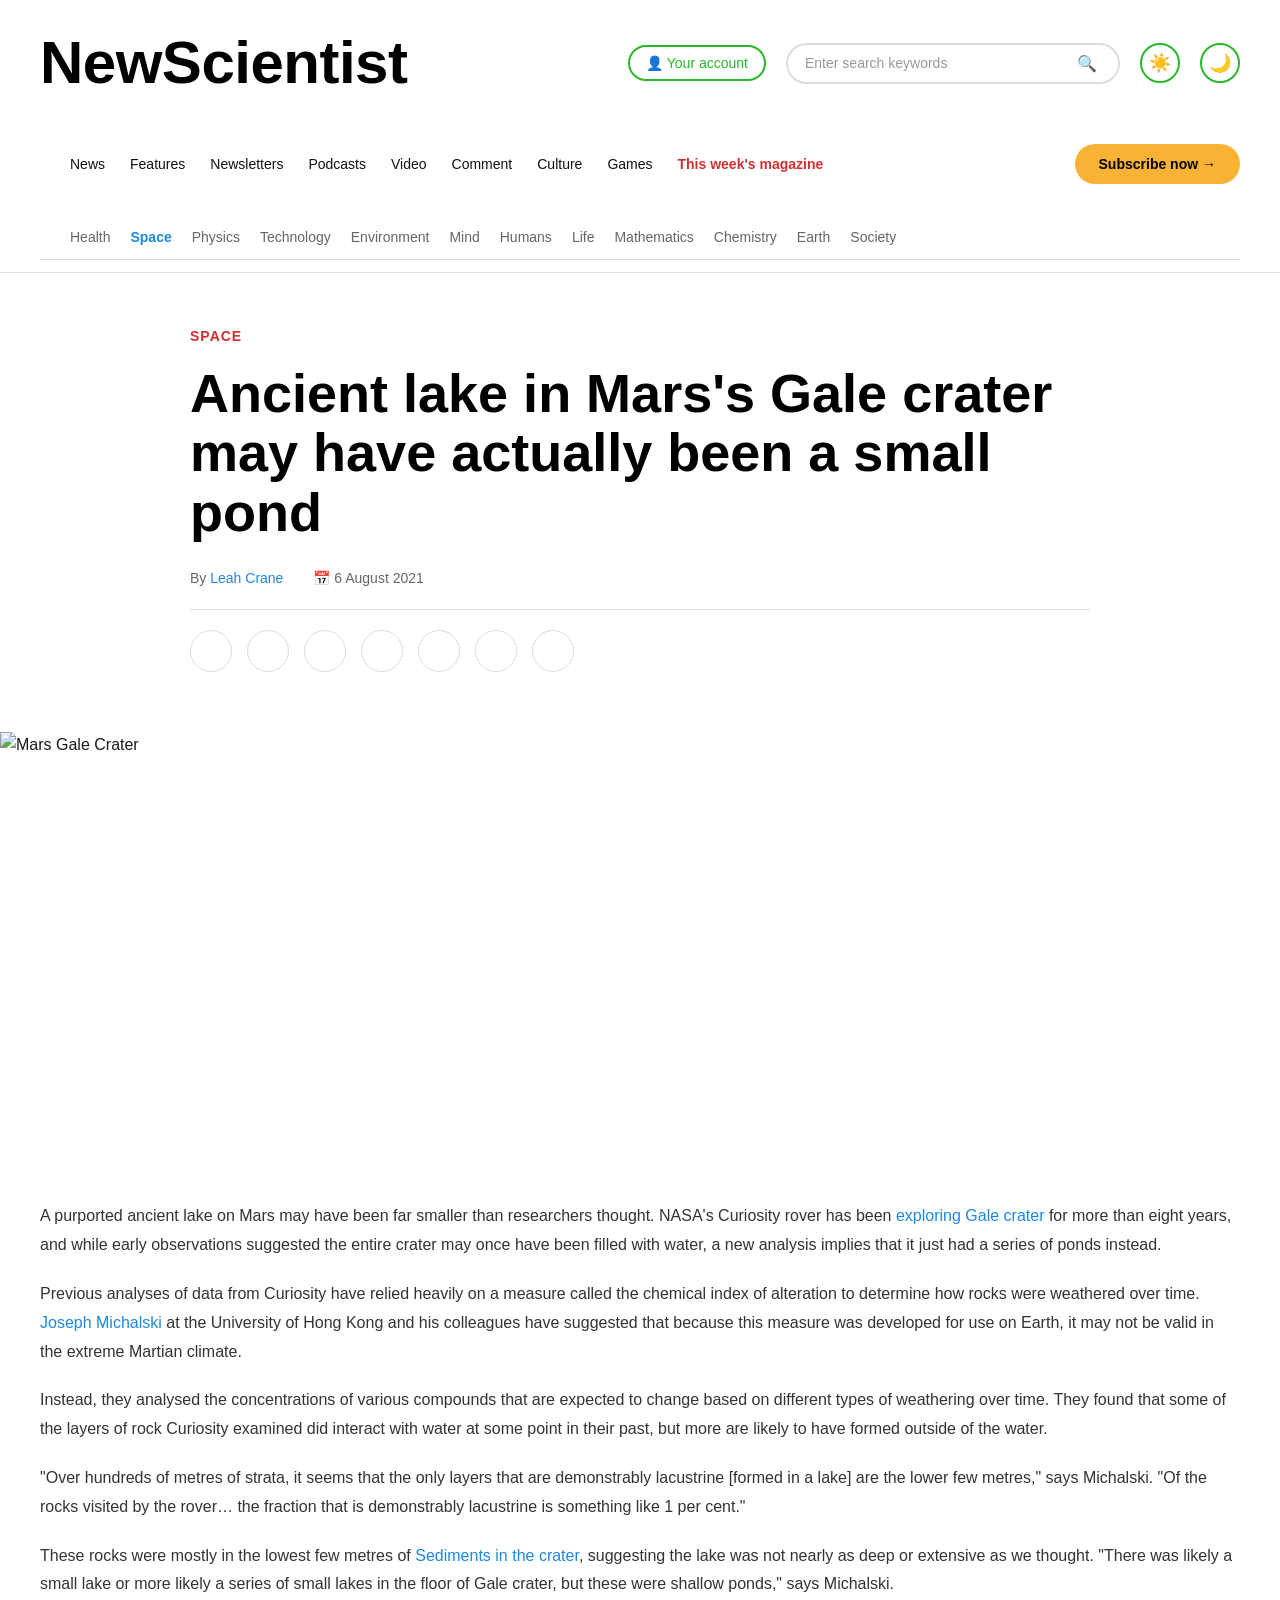
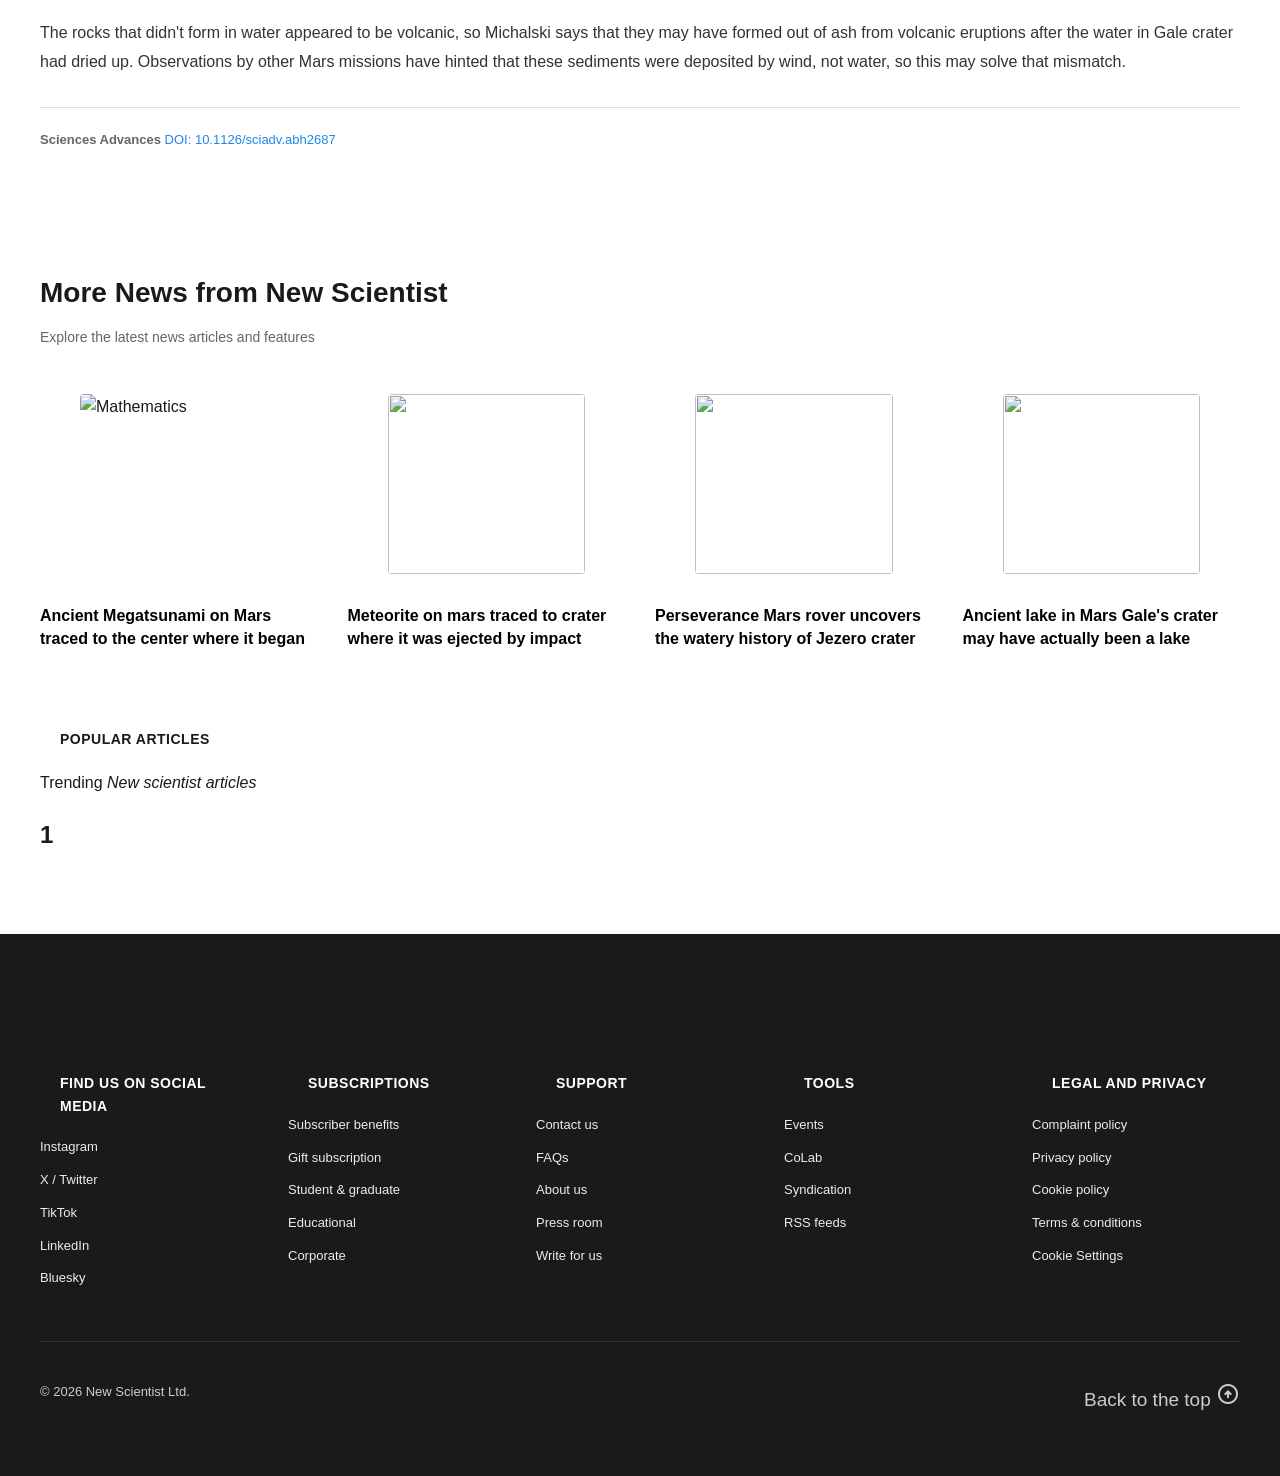
==== commit 92ac6048: "adding to my css" ====
--- a/scientist.html
+++ b/scientist.html
@@ -5,7 +5,7 @@
     <meta name="viewport" content="width=device-width, initial-scale=1.0">
     <title>New Scientist</title>
     <link rel="stylesheet" href="scientist.css">
-    <link rel="stylesheet" href="https://cdnjs.cloudflare.com/ajax/libs/font-awesome/6.0.0/css/all.min.css">
+    <link rel="stylesheet" href="https://cdnjs.cloudflare.com/ajax/libs/font-awesome/7.0.1/css/all.css" integrity="sha512-NhLySQDkiKSKnT+R795uaHWRQ7D3VuIvgeOLCK8cWq4w5fq4sWF90gj8eURpTqn/f1mFzqClpOz8JPlgVTLfFw==" crossorigin="anonymous" referrerpolicy="no-referrer"> 
     <link rel="stylesheet" href="https://fonts.googleapis.com/css2?family=Material+Symbols+Outlined:opsz,wght,FILL,GRAD@20..48,100..700,0..1,-50..200&icon_names=arrow_circle_up" />
 </head>
 <body>
@@ -169,14 +169,14 @@
             
             <article class="article-card">
                 <figure>
-                    <img src="https://images.newscientist.com/wp-content/uploads/2024/12/16121734/mushrooms.jpg?width=300" alt="">
+                    <img src="https://encrypted-tbn0.gstatic.com/images?q=tbn:ANd9GcTYnTCM0ctqFlnQLoPWwVMjt32SXQJn59GiEA&s" alt="">
                 </figure>
                 <h4><a href="">Meteorite on mars traced to crater where it was ejected by impact</a></h4>
             </article>
             
             <article class="article-card">
                 <figure>
-                    <img src="https://images.newscientist.com/wp-content/uploads/2024/12/20160405/magnet.jpg?width=300" alt="">
+                    <img src=" https://encrypted-tbn0.gstatic.com/images?q=tbn:ANd9GcQbNsH90gGf3IS1k8vv3gMDRcKNrXkyT6lumg&s" alt="">
                 </figure>
                 <h4><a href="">Perseverance Mars rover uncovers the watery history of Jezero crater</a></h4>
             </article>
@@ -185,7 +185,7 @@
          
             <article class="article-card">
                 <figure>
-                    <img src="https://images.newscientist.com/wp-content/uploads/2024/12/20160405/magnet.jpg?width=300" alt="">
+                    <img src="https://encrypted-tbn0.gstatic.com/images?q=tbn:ANd9GcRfQONEOwxoqA0c9Gdqq3bK1ofImn25A82rPQ&s" alt="">
                 </figure>
                 <h4><a href="">Ancient lake in Mars Gale's crater may have actually been a lake </a></h4>
             </article>
@@ -224,7 +224,7 @@
                     <li><a href="https://www.tiktok.com/@newscientist"><i class="fab fa-tiktok"></i> TikTok</a></li>
                     <li><a href="https://www.linkedin.com/company/new-scientist/"><i class="fab fa-linkedin-in"></i> LinkedIn</a></li>
                     <li>
-                        <a href="https://www.bluesky.com/@newscientist"><i class="fab fa-bluesky"></i> Bluesky</a>
+                        <a href="https://www.bluesky.com/@newscientist"><i class="fa-brands fa-bluesky"></i>Bluesky</a>
                     </li>
                 </ul>
             </div>
--- a/scientist.css
+++ b/scientist.css
@@ -1,688 +1,577 @@
 /* -------------------- BODY & FONTS -------------------- */
 body {
-    font-family: proxima-nova, "Helvetica Neue", Helvetica, Arial, sans-serif;
-    line-height: 1.6;
-    color: #1a1a1a;
-    margin: 0;
-    padding: 0;
-    background-color: #fff;
+  font-family: proxima-nova, "Helvetica Neue", Helvetica, Arial, sans-serif;
+  line-height: 1.6;
+  color: #1a1a1a;
+  margin: 0;
+  padding: 0;
+  background-color: #fff;
 }
 
 /* -------------------- HEADER -------------------- */
 header {
-    border-bottom: 1px solid #e0e0e0;
-    position: relative;
-    top: auto;
+  border-bottom: 1px solid #e0e0e0;
+  position: relative;
+  top: auto;
 }
 
 .top-bar {
-    display: flex;
-    align-items: center;
-    justify-content: space-between;
-    padding: 15px 40px;
-    background-color: #fff;
+  display: flex;
+  align-items: center;
+  justify-content: space-between;
+  padding: 15px 40px;
+  background-color: #fff;
 }
 
 .Website-name {
   font-family: Verdana, Geneva, Tahoma, sans-serif !important;
-    font-size: 60px;
-    font-weight: 900;
-    color: #000;
-    margin: 0;
-    letter-spacing: -0.5px;
+  font-size: 60px;
+  font-weight: 900;
+  color: #000;
+  margin: 0;
+  letter-spacing: -0.5px;
 }
 
 .header-right {
-    display: flex;
-    align-items: center;
-    gap: 20px;
+  display: flex;
+  align-items: center;
+  gap: 20px;
 }
 
 .account-btn {
-    background-color: #fff;
-    border: 2px solid #2ab82a;
-    color: #2ab82a;
-    padding: 8px 16px;
-    border-radius: 25px ;
-    cursor: pointer;
-    font-size: 14px;
-    font-weight: 500;
-    transition: all 0.3s ease;
+  background-color: #fff;
+  border: 2px solid #2ab82a;
+  color: #2ab82a;
+  padding: 8px 16px;
+  border-radius: 25px;
+  cursor: pointer;
+  font-size: 14px;
+  font-weight: 500;
+  transition: all 0.3s ease;
 }
 
 .account-btn:hover {
-    background-color: #f0f0f0;
-    box-shadow: #21a021 10px 10px 10px;
+  background-color: #f0f0f0;
+  box-shadow: #21a021 10px 10px 10px;
 }
 
 .search-box {
-    display: flex;
-    align-items: center;
-    border: 2px solid #ddd;
-    border-radius: 25px;
-    padding: 8px 15px;
-    min-width: 300px;
+  display: flex;
+  align-items: center;
+  border: 2px solid #ddd;
+  border-radius: 25px;
+  padding: 8px 15px;
+  min-width: 300px;
 }
 
 .search-box input {
-    border: none;
-    outline: none;
-    flex: 1;
-    font-size: 14px;
-    color: #666;
+  border: none;
+  outline: none;
+  flex: 1;
+  font-size: 14px;
+  color: #666;
 }
 
 .search-box input::placeholder {
-    color: #999;
+  color: #999;
 }
 
 .search-btn {
-    background: none;
-    border: none;
-    color: #666;
-    cursor: pointer;
-    font-size: 16px;
-    margin-left: 10px;
+  background: none;
+  border: none;
+  color: #666;
+  cursor: pointer;
+  font-size: 16px;
+  margin-left: 10px;
 }
 
 .theme-toggle {
-    background: none;
-    border: 2px solid #2ab82a;
-    color: #2ab82a;
-    width: 40px;
-    height: 40px;
-    border-radius: 50%;
-    cursor: pointer;
-    font-size: 18px;
-    display: flex;
-    align-items: center;
-    justify-content: center;
+  background: none;
+  border: 2px solid #2ab82a;
+  color: #2ab82a;
+  width: 40px;
+  height: 40px;
+  border-radius: 50%;
+  cursor: pointer;
+  font-size: 18px;
+  display: flex;
+  align-items: center;
+  justify-content: center;
 }
 
 /* -------------------- MAIN NAVIGATION -------------------- */
 .main-nav {
-    display: flex;
-    align-items: center;
-    justify-content: space-between;
-    padding: 15px 40px;
+  display: flex;
+  align-items: center;
+  justify-content: space-between;
+  padding: 15px 40px;
 }
 
 .main-nav ul {
-    display: flex;
-    gap: 30px;
-    list-style: none;
-    margin: 0;
-    padding: 0;
+  display: flex;
+  gap: 30px;
+  list-style: none;
+  margin: 0;
+  padding: 0;
+}
+
+
+.category-nav a {
+  text-decoration: none;
+  color: #666;
+  font-size: 13px;
+  transition: color 0.2s;
+}
+
+.category-nav a:hover,
+.category-nav a.active {
+  color: #1e88e5;
+  font-weight: 600;
 }
 
 .main-nav a {
-    text-decoration: none;
-    color: #1a1a1a;
-    font-size: 14px;
-    font-weight: 500;
-    transition: color 0.2s;
+  text-decoration: none;
+  color: #1a1a1a;
+  font-size: 14px;
+  font-weight: 500;
+  transition: color 0.2s;
 }
 
 .main-nav a:hover {
-    color: #2ab82a;
+  color: #2ab82a;
 }
 
 .main-nav .magazine-link {
-    color: #d32f2f;
-    font-weight: 700;
+  color: #d32f2f;
+  font-weight: 700;
 }
 
 .subscribe-btn {
-    background-color: #f9b233;
-    border: none;
-    color: #000;
-    padding: 12px 24px;
-    border-radius: 25px;
-    cursor: pointer;
-    font-weight: 600;
-    font-size: 14px;
-    transition: background-color 0.3s;
+  background-color: #f9b233;
+  border: none;
+  color: #000;
+  padding: 12px 24px;
+  border-radius: 25px;
+  cursor: pointer;
+  font-weight: 600;
+  font-size: 14px;
+  transition: background-color 0.3s;
 }
 
 .subscribe-btn:hover {
-    background-color: #0ccefa;
+  background-color: #0ccefa;
 }
 
 /* -------------------- CATEGORY NAVIGATION -------------------- */
 .category-nav {
-    padding: 12px 40px;
+  padding: 12px 40px;
 }
 
 .category-nav ul {
-    display: flex;
-    gap: 20px;
-    list-style: none;
-    margin: 0;
-    padding: 0;
-    flex-wrap: wrap;
-}
-
-.category-nav a {
-    text-decoration: none;
-    color: #666;
-    font-size: 13px;
-    transition: color 0.2s;
-}
-
-.category-nav a:hover,
-.category-nav a.active {
-    color: #1e88e5;
-    font-weight: 600;
-}
+  display: flex;
+  gap: 20px;
+  list-style: none;
+  margin: 0;
+  padding: 0;
+  flex-wrap: wrap;
+}
+
 
 /* -------------------- ARTICLE HEADER -------------------- */
 .article-header {
-    padding: 50px 40px 30px;
-    max-width: 900px;
-    margin: 0 auto;
+  padding: 50px 40px 30px;
+  max-width: 900px;
+  margin: 0 auto;
 }
 
 .category-label {
-    margin-bottom: 15px;
+  margin-bottom: 15px;
 }
 
 .category-label a {
-    color: #d32f2f;
-    text-decoration: none;
-    font-size: 14px;
-    font-weight: 700;
-    text-transform: uppercase;
-    letter-spacing: 1px;
+  color: #d32f2f;
+  text-decoration: none;
+  font-size: 14px;
+  font-weight: 700;
+  text-transform: uppercase;
+  letter-spacing: 1px;
 }
 
 .article-title {
-    font-size: 54px;
-    font-weight: 900;
-    line-height: 1.1;
-    color: #000;
-    margin: 15px 0 25px 0;
+  font-size: 54px;
+  font-weight: 900;
+  line-height: 1.1;
+  color: #000;
+  margin: 15px 0 25px 0;
 }
 
 .article-meta {
-    display: flex;
-    gap: 30px;
-    margin-bottom: 20px;
-    font-size: 14px;
+  display: flex;
+  gap: 30px;
+  margin-bottom: 20px;
+  font-size: 14px;
 }
 
 .byline,
 .date {
-    margin: 0;
-    color: #666;
+  margin: 0;
+  color: #666;
 }
 
 .byline a,
 .date a {
-    color: #1e88e5;
-    text-decoration: none;
-    font-weight: 500;
+  color: #1e88e5;
+  text-decoration: none;
+  font-weight: 500;
 }
 
 .byline a:hover,
 .date a:hover {
-    text-decoration: underline;
+  text-decoration: underline;
 }
 
 /* -------------------- SOCIAL SHARING -------------------- */
 .social-sharing {
-    display: flex;
-    gap: 15px;
-    margin-top: 20px;
-    padding-top: 20px;
-    border-top: 1px solid #e0e0e0;
+  display: flex;
+  gap: 15px;
+  margin-top: 20px;
+  padding-top: 20px;
+  border-top: 1px solid #e0e0e0;
 }
 
 .social-icon {
-    display: inline-flex;
-    align-items: center;
-    justify-content: center;
-    width: 40px;
-    height: 40px;
-    border-radius: 50%;
-    border: 1px solid #ddd;
-    text-decoration: none;
-    color: #666;
-    font-size: 18px;
-    transition: all 0.2s;
-    cursor: pointer;
+  display: inline-flex;
+  align-items: center;
+  justify-content: center;
+  width: 40px;
+  height: 40px;
+  border-radius: 50%;
+  border: 1px solid #ddd;
+  text-decoration: none;
+  color: #666;
+  font-size: 18px;
+  transition: all 0.2s;
+  cursor: pointer;
 }
 
 .social-icon:hover {
-    border-color: #999;    
-    color: #000;
-    background-color: #f5f5f5;
+  border-color: #999;
+  color: #000;
+  background-color: #f5f5f5;
 }
 
 /* -------------------- FEATURED IMAGE -------------------- */
 .featured-image {
-    width: 100%;
-    height: 400px;
-    overflow: hidden;
-    margin: 30px 0;
+  width: 100%;
+  height: 400px;
+  overflow: hidden;
+  margin: 30px 0;
 }
 
 .featured-image img {
-    width: 100%;
-    height: 100%;
-    object-fit: cover;
-    display: block;
+  width: 100%;
+  height: 100%;
+  object-fit: cover;
+  display: block;
 }
 
 /* -------------------- ARTICLE CONTAINER -------------------- */
 .article-container {
-    gap: 50px;
-    max-width: 1200px;
-    margin: 0 auto;
-    padding: 40px;
+  gap: 50px;
+  max-width: 1200px;
+  margin: 0 auto;
+  padding: 40px;
 }
 
 .article-content {
-    flex: 1;
-    min-width: 0;
-    
+  flex: 1;
+  min-width: 0;
 }
 
 .article-content p {
-    font-size: 16px;
-    line-height: 1.8;
-    color: #333;
-    margin: 0 0 20px 0;
+  font-size: 16px;
+  line-height: 1.8;
+  color: #333;
+  margin: 0 0 20px 0;
 }
 
 .article-content a {
-    color: #1e88e5;
-    text-decoration: none;
+  color: #1e88e5;
+  text-decoration: none;
 }
 
 .article-content a:hover {
-    text-decoration: underline;
+  text-decoration: underline;
 }
 
 .citation {
-    font-size: 13px !important;
-    color: #666 !important;
-    margin-top: 30px !important;
-    padding-top: 20px;
-    border-top: 1px solid #e0e0e0;
+  font-size: 13px !important;
+  color: #666 !important;
+  margin-top: 30px !important;
+  padding-top: 20px;
+  border-top: 1px solid #e0e0e0;
 }
 
 /* -------------------- SIDEBAR -------------------- */
 
-.topics-section h4 {
- 
+.topics-section {
+  display: none;
 }
 
 .topic-tags {
-    display: flex;
-    flex-wrap: wrap;
-    gap: 10px;
+  display: flex; 
+  flex-wrap: wrap;
+  gap: 10px;
 }
 
 .topic-tag {
-    display: inline-block;
-    background-color: #f0f0f0;
-    color: #1e88e5;
-    padding: 6px 12px;
-    border-radius: 4px;
-    text-decoration: none;
-    font-size: 13px;
-    transition: background-color 0.2s;
+  display: inline-block;
+  background-color: #f0f0f0;
+  color: #1e88e5;
+  padding: 6px 12px;
+  border-radius: 4px;
+  text-decoration: none;
+  font-size: 13px;
+  transition: background-color 0.2s;
 }
 
 .topic-tag:hover {
-    background-color: #e0e0e0;
+  background-color: #e0e0e0;
+}
+
+.related-articles {
+  display: none;
 }
 
 .related-articles h4 {
-    font-size: 14px;
-    color: #000;
-    margin: 0 0 15px 0;
+  font-size: 14px;
+  color: #000;
+  margin: 0 0 15px 0;
 }
 
 .related-articles ul {
-    list-style: none;
-    padding: 0;
-    margin: 0;
+  list-style: none;
+  padding: 0;
+  margin: 0;
 }
 
 .related-articles li {
-    margin-bottom: 15px;
+  margin-bottom: 15px;
 }
 
 .related-articles a {
-    color: #1e88e5;
-    text-decoration: none;
-    font-size: 14px;
-    line-height: 1.5;
-    display: block;
+  color: #1e88e5;
+  text-decoration: none;
+  font-size: 14px;
+  line-height: 1.5;
+  display: block;
 }
 
 .related-articles a:hover {
-    text-decoration: underline;
+  text-decoration: underline;
 }
 
 /* -------------------- FEATURED IMAGE CAPTION -------------------- */
 figcaption {
-    font-size: 13px;
-    color: #666;
-    padding: 10px 0;
-    line-height: 1.5;
+  font-size: 13px;
+  color: #666;
+  padding: 10px 0;
+  line-height: 1.5;
 }
 
 figcaption p {
-    margin: 5px 0;
+  margin: 5px 0;
 }
 
 /* -------------------- MORE ARTICLES SECTION -------------------- */
 .more-articles {
-    max-width: 1200px;
-    margin: 60px auto 40px;
-    padding: 0 40px;
+  max-width: 1200px;
+  margin: 60px auto 40px;
+  padding: 0 40px;
 }
 
 .more-articles h3 {
-    font-size: 28px;
-    font-weight: 700;
-    margin: 0 0 10px 0;
+  font-size: 28px;
+  font-weight: 700;
+  margin: 0 0 10px 0;
 }
 
 .more-articles > p {
-    font-size: 14px;
-    color: #666;
-    margin: 0 0 30px 0;
+  font-size: 14px;
+  color: #666;
+  margin: 0 0 30px 0;
 }
 
 .articles-grid {
-    display: grid;
-    grid-template-columns: repeat(4, 1fr);
-    gap: 30px;
+  display: grid;
+  grid-template-columns: repeat(4, 1fr);
+  gap: 30px;
 }
 
 .article-card {
-    display: flex;
-    container: initial;
-    flex-direction: column;
-    gap: 15px;
-    text-decoration: none;
+  display: flex;
+  container: initial;
+  flex-direction: column;
+  gap: 15px;
+  text-decoration: none;
 }
 
 .article-card img {
-    width: 100%;
-    height: 180px;
-    object-fit: cover;
-    border-radius: 4px;
-    display: block;
+  width: 100%;
+  height: 180px;
+  object-fit: cover;
+  border-radius: 4px;
+  display: block;
 }
 
 .article-card h4 {
-    margin: 0;
-    font-size: 16px;
-    line-height: 1.4;
+  margin: 0;
+  font-size: 16px;
+  line-height: 1.4;
 }
 
 .article-card a {
-    color: #000;
-    text-decoration: none;
-    transition: color 0.2s;
+  color: #000;
+  text-decoration: none;
+  transition: color 0.2s;
 }
 
 .article-card a:hover {
-    color: #1e88e5;
+  color: #1e88e5;
 }
 
 /* -------------------- FOOTER -------------------- */
 .site-footer {
-    background-color: #1a1a1a;
-    color: #fff;
-    margin-top: 80px;
-    padding: 60px 40px;
+  background-color: #1a1a1a;
+  color: #fff;
+  margin-top: 80px;
+  padding: 60px 40px;
 }
 
 .footer-container {
-    max-width: 1200px;
-    margin: 0 auto 40px;
-    display: grid;
-    grid-template-columns: repeat(5, 1fr);
-    gap: 40px;
+  max-width: 1200px;
+  margin: 0 auto 40px;
+  display: grid;
+  grid-template-columns: repeat(5, 1fr);
+  gap: 40px;
 }
 
 .grider {
-    display: grid;
-    grid-template-columns: repeat(auto-fit, minmax(200px, 1fr));
-    gap: 15px;
+  display: grid;
+  grid-template-columns: repeat(auto-fit, minmax(200px, 1fr));
+  gap: 15px;
 }
 
 .footer-column h4 {
-    font-size: 14px;
-    font-weight: 700;
-    margin:  20px ;
-    margin-top: 78px;
-    text-transform: uppercase;
-    letter-spacing: 0.5px;
+  font-size: 14px;
+  font-weight: 700;
+  margin: 20px;
+  margin-top: 78px;
+  text-transform: uppercase;
+  letter-spacing: 0.5px;
 }
 
 .footer-column ul {
-    list-style: none;
-    padding: 0;
-    margin: 0;
+  list-style: none;
+  padding: 0;
+  margin: 0;
 }
 
 .footer-column li {
-    margin-bottom: 12px;
+  margin-bottom: 12px;
 }
 
 .footer-column a {
-    color: #f4e9e9;
-    text-decoration: none;
-    font-size: 13px;
-    display: block;
-    grid-template-columns: repeat(auto-fit, minmax(180px, 1fr));
-    transition: color 0.2s;
+  color: #f4e9e9;
+  text-decoration: none;
+  font-size: 13px;
+  display: block;
+  grid-template-columns: repeat(auto-fit, minmax(180px, 1fr));
+  transition: color 0.2s;
 }
 
 .footer-column a:hover {
-    color: #1e88e5;
+  color: #1e88e5;
 }
 
 .footer-bottom {
-    max-width: 1200px;
-    margin: 0 auto;
-    border-top: 1px solid #333;
-    padding-top: 40px;
-    text-align: left;
-    font-size: 13px;
-    color: #ccc;
-    display: flex;
-    justify-content:space-between;
+  max-width: 1200px;
+  margin: 0 auto;
+  border-top: 1px solid #333;
+  padding-top: 40px;
+  text-align: left;
+  font-size: 13px;
+  color: #ccc;
+  display: flex;
+  justify-content: space-between;
 }
 
 .footer-bottom a {
-    color: #ccc;
-    text-decoration:dashed;
-    font-size: 19px;
+  color: #ccc;
+  text-decoration: dashed;
+  font-size: 19px;
 }
 
 .footer-bottom a:hover {
-    color: #fff;
-}
-
-
-
-
-
-
-
-
-
-
-
-
-
-
-
-
-
-/* -------------------- RESPONSIVE -------------------- */
-@media (max-width: 1024px) {
-    .article-container {
-        gap: 30px;
-        padding: 30px;
-    }
-
-    .sidebar {
-        width: 280px;
-    }
-    
-    .articles-grid {
-        grid-template-columns: repeat(2, 1fr);
-    }
-}
-
-@media (max-width: 768px) {
-    .top-bar {
-        flex-direction: column;
-        gap: 15px;
-        padding: 15px 20px;
-    }
-
-    .header-right {
-        width: 100%;
-        gap: 10px;
-    }
-
-    .search-box {
-        min-width: auto;
-        flex: 1;
-    }
-
-    .main-nav {
-        flex-direction: column;
-        gap: 15px;
-        padding: 15px 20px;
-    }
-
-    .main-nav ul {
-        flex-direction: column;
-        gap: 10px;
-    }
-
-    .article-container {
-        flex-direction: column;
-        gap: 30px;
-    }
-
-    .sidebar {
-        width: 100%;
-    }
-
-    .article-title {
-        font-size: 32px;
-    }
-
-    .featured-image {
-        height: 250px;
-    }
-
-    .article-header {
-        padding: 30px 20px;
-    }
-    
-    .articles-grid {
-        grid-template-columns: 1fr;
-    }
-    
-    .more-articles {
-        padding: 0 20px;
-    }
-    
-    .footer-container {
-        grid-template-columns: repeat(2, 1fr);
-        gap: 30px;
-    }
-}
-
-
-
-
-
-
-
-
-
-
-
-
-
-
-
+  color: #fff;
+}
 
 
 /* -------------------- MAIN NAV -------------------- */
 .main-nav ul {
-    display: flex;
-    gap: 25px;
-    list-style: none;
-    padding: 10px 30px;
-    ;
-    margin: 0;
-}
-
-.main-nav a {
-    position: relative; /* needed for ::after underline */
-    text-decoration: none;
-    color: #111;
-    font-size: 14px;
-    padding-bottom: 5px; /* space for underline */
+  display: flex;
+  gap: 25px;
+  list-style: none;
+  padding: 10px 30px;
+  margin: 0;
 }
 
 /* -------------------- CATEGORY NAV -------------------- */
 .category-nav ul {
-    display: flex;
-    gap: 20px;
-    list-style: none;
-    padding: 10px 30px;
-    border-bottom: 1px solid #ddd;
-    margin: 0;
+  display: flex;
+  gap: 20px;
+  list-style: none;
+  padding: 10px 30px;
+  border-bottom: 1px solid #ddd;
+  margin: 0;
 }
 
 .category-nav a {
-    position: relative;
-    text-decoration: none;
-    color: #666;
-    font-size: 14px;
-    padding-bottom: 5px;
+  position: relative;
+  text-decoration: none;
+  color: #666;
+  font-size: 14px;
+  padding-bottom: 5px;
 }
 
 /* -------------------- HOVER UNDERLINE ANIMATION -------------------- */
 .main-nav a::after,
 .category-nav a::after {
-    content: "";
-    position: absolute;
-    left: 0;
-    bottom: 0;
-    width: 100%;
-    height: 2px;
-    background: currentColor; /* inherits link color */
-    
-    transform: scaleX(0);
-    transform-origin: center;
-    transition: transform 0.3s ease;
+  content: "";
+  position: absolute;
+  left: 0;
+  bottom: 0;
+  width: 100%;
+  height: 2px;
+  background: currentColor; /* inherits link color */
+
+  transform: scaleX(0);
+  transform-origin: center;
+  transition: transform 0.3s ease;
 }
 
 .main-nav a:hover::after,
+
+
+
+.main-nav a {
+  position: relative; /* needed for ::after underline */
+  text-decoration: none;
+  color: #111;
+  font-size: 14px;
+  padding-bottom: 5px; /* space for underline */
+}
+
 .category-nav a:hover::after {
-    transform: scaleX(1);
-}
-
-
-
-
-
-
-
-
+  transform: scaleX(1);
+}
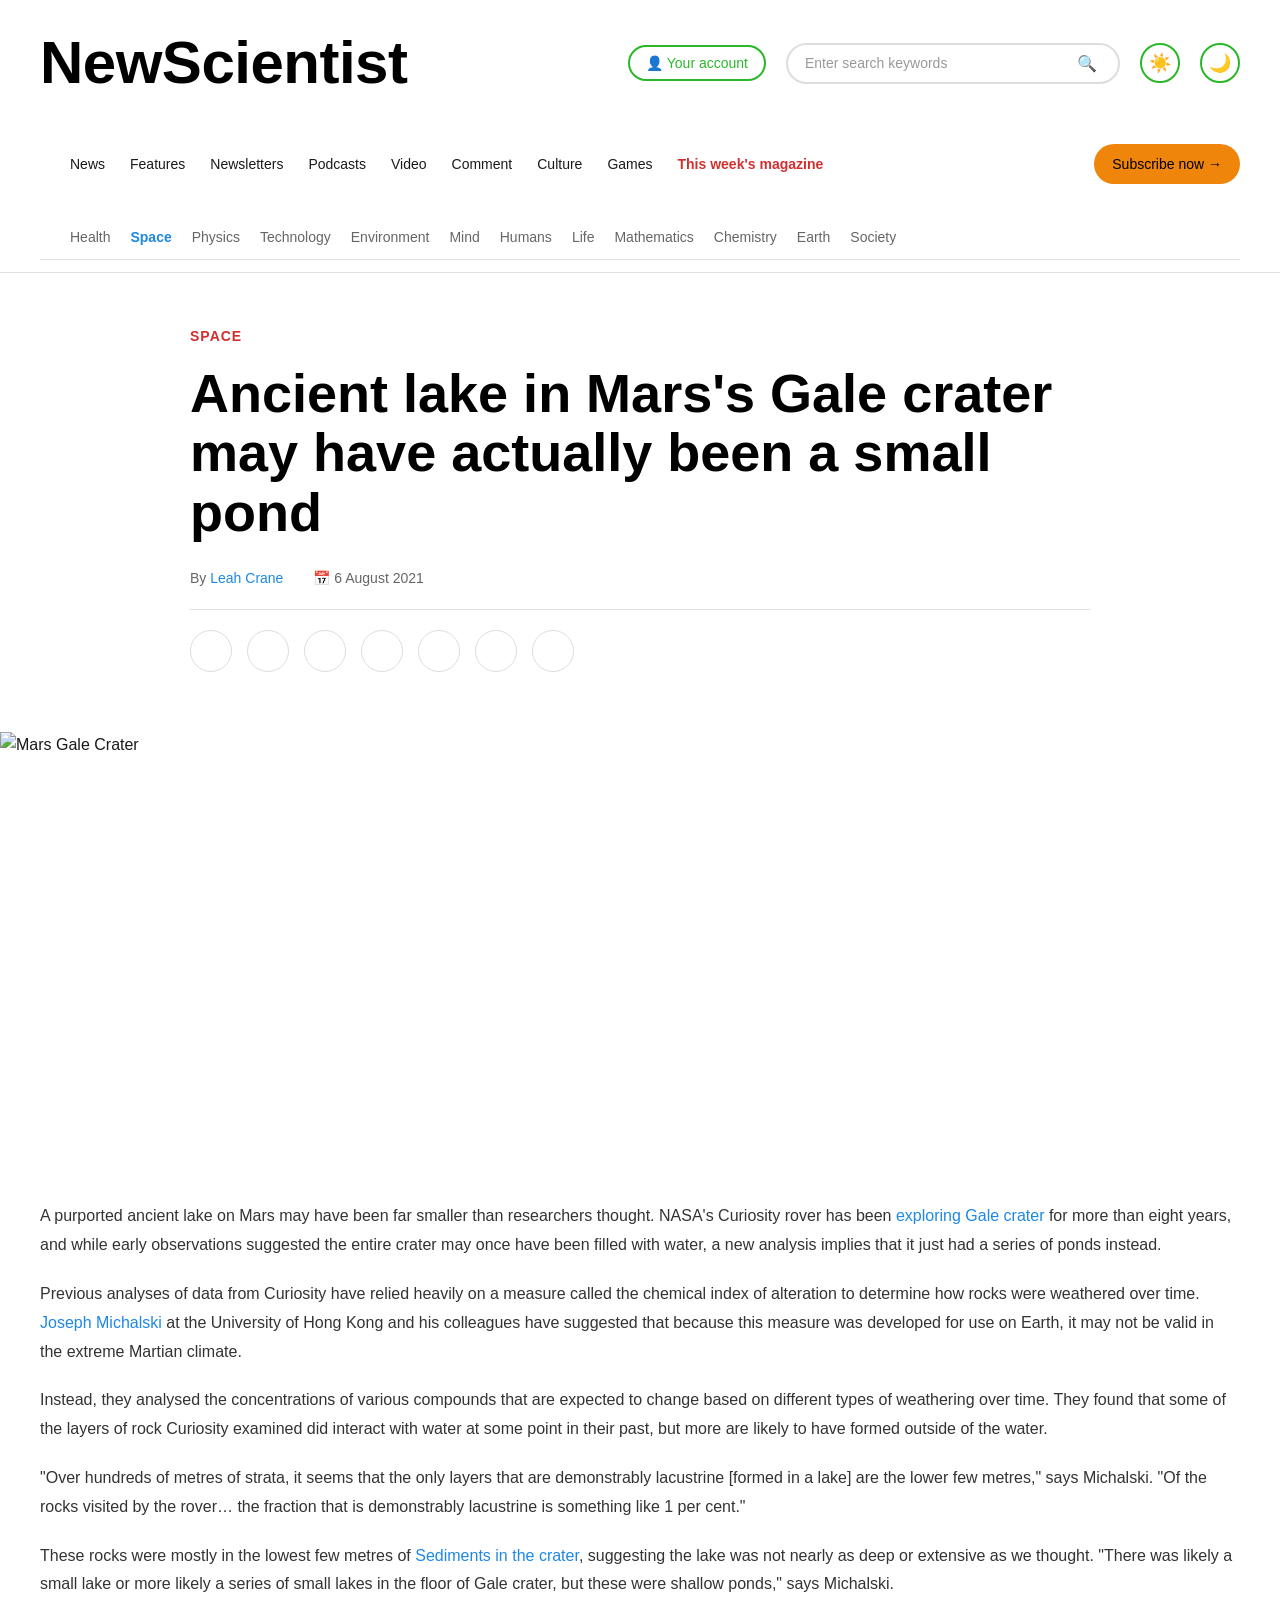
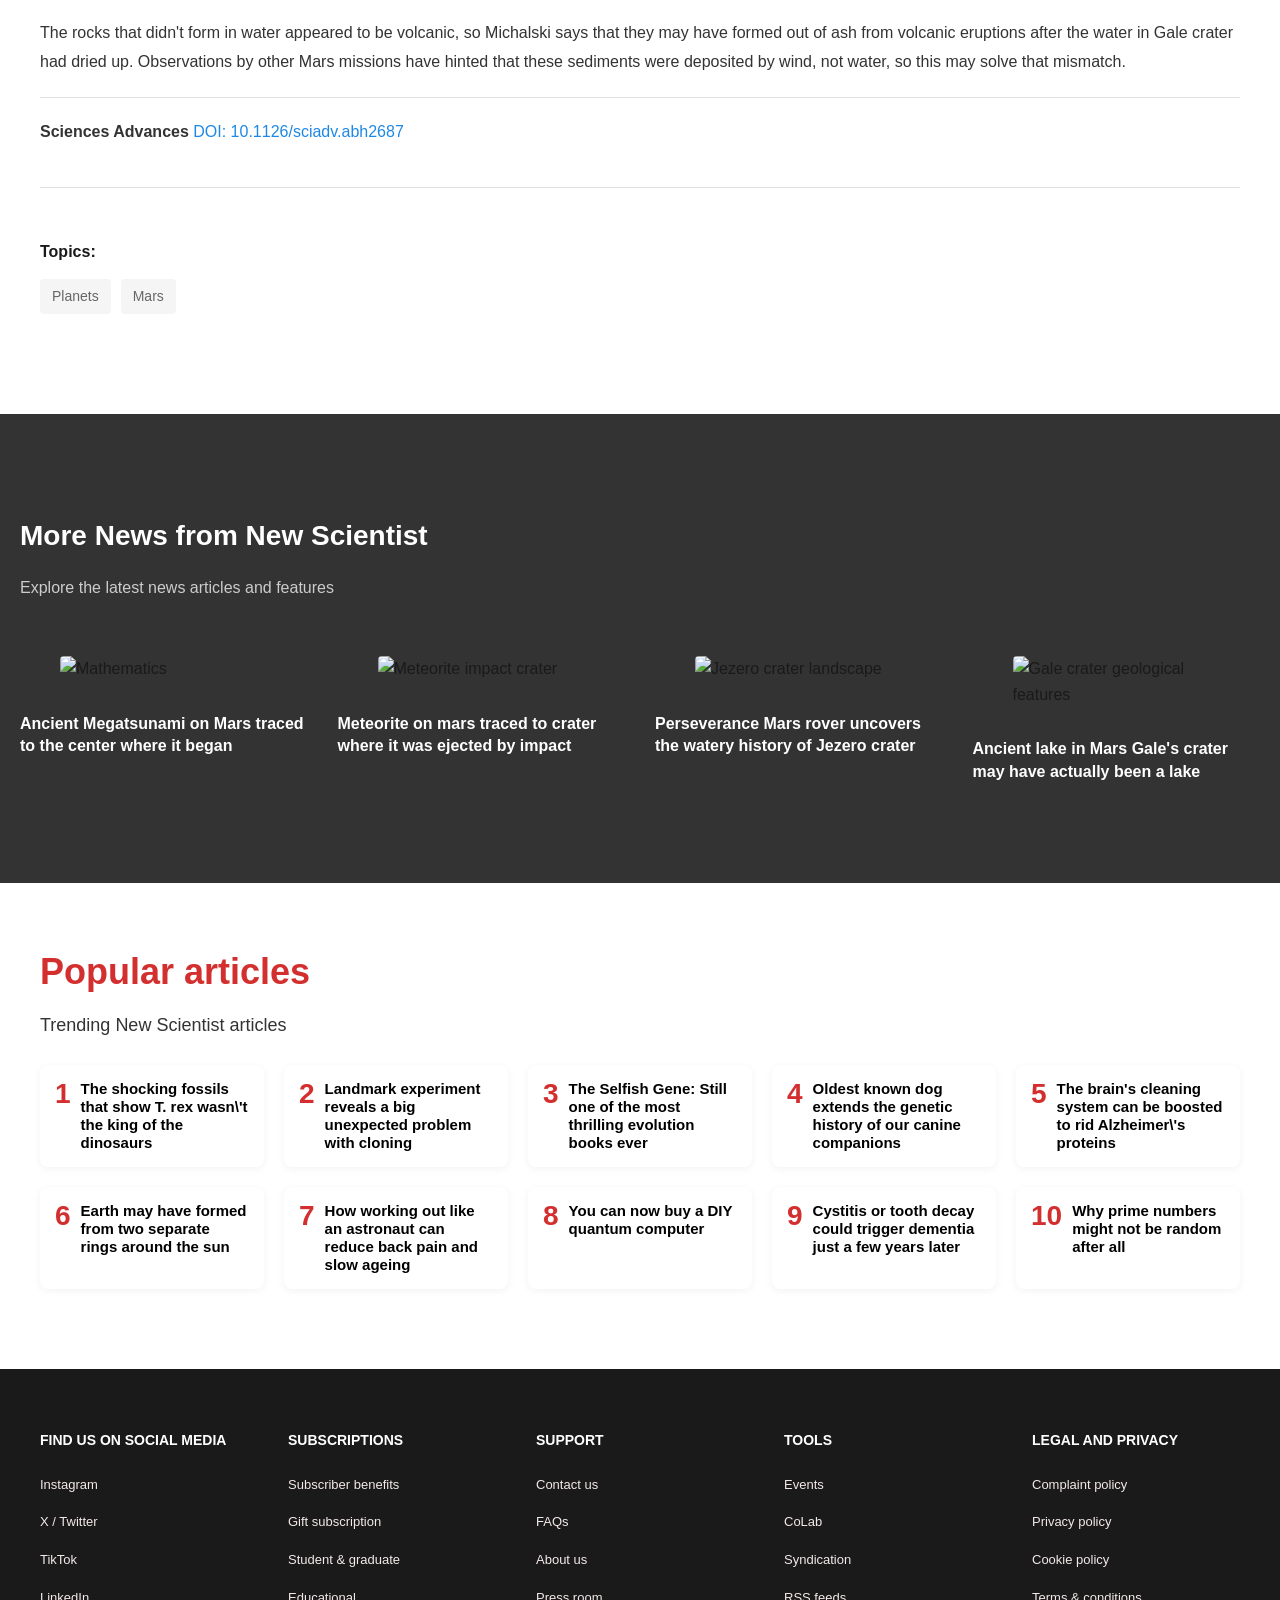
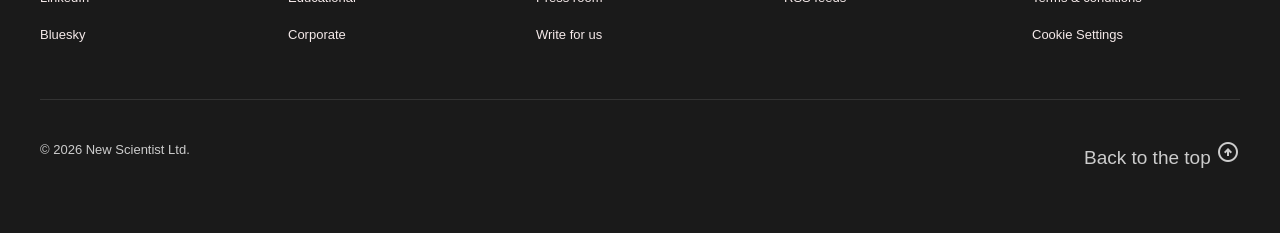
==== commit 93cc7713: "added live link and css changes" ====
--- a/scientist.html
+++ b/scientist.html
@@ -77,8 +77,8 @@
         
         <div class="social-sharing">
             <a href="" class="social-icon"><i class="fab fa-facebook-f"></i></a>
-            <a href="" class="social-icon"><i class="fab fab fa-twitter-square"></i></a>
-            <a href="" class="social-icon"><i class="fab fab fa-whatsapp"></i></a>
+            <a href="" class="social-icon"><i class="fab fa-twitter-square"></i></a>
+            <a href="" class="social-icon"><i class="fab fa-whatsapp"></i></a>
             <a href="" class="social-icon"><i class="fab fa-linkedin-in"></i></a>
             <a href="" class="social-icon"><i class="fab fa-reddit-alien"></i></a>
             <a href="" class="social-icon"><i class="fas fa-envelope"></i></a>
@@ -144,74 +144,70 @@
                 </div>
             </div>
             
-            <div class="related-articles">
-                <h4>You might also like</h4>
-                <ul>
-                    <li><a href="">Microbes burping methane on Mars may be right next to NASA rover</a></li>
-                    <li><a href="">Perseverance Mars rover uncovers the watery history of Jezero crater</a></li>
-                    <li><a href="">Ancient megatsunami on Mars traced to the crater where it began</a></li>
-                </ul>
-            </div>
     </div>
 
-    <section class="more-articles">
-        <h3>More News from New Scientist</h3>
-        <p>Explore the latest news articles and features</p>
-        
-        <div class="articles-grid">
-            <article class="article-card">
-                <figure>
-                    
-                    <img src="https://images.newscientist.com/wp-content/uploads/2022/11/30212448/SEI_135797409.jpg?width=321" alt="Mathematics">
-                </figure>
-                <h4><a href="">Ancient Megatsunami on Mars traced to the center where it began</a></h4>
-            </article>
-            
-            <article class="article-card">
-                <figure>
-                    <img src="https://encrypted-tbn0.gstatic.com/images?q=tbn:ANd9GcTYnTCM0ctqFlnQLoPWwVMjt32SXQJn59GiEA&s" alt="">
-                </figure>
-                <h4><a href="">Meteorite on mars traced to crater where it was ejected by impact</a></h4>
-            </article>
-            
-            <article class="article-card">
-                <figure>
-                    <img src=" https://encrypted-tbn0.gstatic.com/images?q=tbn:ANd9GcQbNsH90gGf3IS1k8vv3gMDRcKNrXkyT6lumg&s" alt="">
-                </figure>
-                <h4><a href="">Perseverance Mars rover uncovers the watery history of Jezero crater</a></h4>
-            </article>
+<div class="dark-container">
+        <section class="more-articles">
+            <h3>More News from New Scientist</h3>
+            <p>Explore the latest news articles and features</p>
+            
+            <div class="articles-grid">
+                <article class="article-card">
+                    <figure>
+                        
+                        <img src="https://images.newscientist.com/wp-content/uploads/2022/11/30212448/SEI_135797409.jpg?width=321" alt="Mathematics">
+                    </figure>
+                    <h4><a href="">Ancient Megatsunami on Mars traced to the center where it began</a></h4>
+                </article>
+                
+                <article class="article-card">
+                    <figure>
+                        <img src="https://encrypted-tbn0.gstatic.com/images?q=tbn:ANd9GcTYnTCM0ctqFlnQLoPWwVMjt32SXQJn59GiEA&s" alt="Meteorite impact crater">
+                    </figure>
+                    <h4><a href="">Meteorite on mars traced to crater where it was ejected by impact</a></h4>
+                </article>
+                
+                <article class="article-card">
+                    <figure>
+                        <img src=" https://encrypted-tbn0.gstatic.com/images?q=tbn:ANd9GcQbNsH90gGf3IS1k8vv3gMDRcKNrXkyT6lumg&s" alt="Jezero crater landscape">
+                    </figure>
+                    <h4><a href="">Perseverance Mars rover uncovers the watery history of Jezero crater</a></h4>
+                </article>
 
 
          
-            <article class="article-card">
-                <figure>
-                    <img src="https://encrypted-tbn0.gstatic.com/images?q=tbn:ANd9GcRfQONEOwxoqA0c9Gdqq3bK1ofImn25A82rPQ&s" alt="">
-                </figure>
-                <h4><a href="">Ancient lake in Mars Gale's crater may have actually been a lake </a></h4>
-            </article>
-        </div>
-
-
-
-
-
-
-            <div class="footer-column">
-                <h4>Popular articles</h4>
-                <p>Trending <i>New scientist articles</i></p>
-      <div>
-        <ul>
-            <h2>
-                1 
-            </h2>
-        </ul>
-      </div>
-            </div>
-        
+                <article class="article-card">
+                    <figure>
+                        <img src="https://encrypted-tbn0.gstatic.com/images?q=tbn:ANd9GcRfQONEOwxoqA0c9Gdqq3bK1ofImn25A82rPQ&s" alt="Gale crater geological features">
+                    </figure>
+                    <h4><a href="">Ancient lake in Mars Gale's crater may have actually been a lake </a></h4>
+                </article>
+            </div>
+
+        </section>
+    </div>
+
+    
+    <section class="popular-trending">
+        <div class="popular-headline">
+            <h3>Popular articles</h3>
+            <p>Trending New Scientist articles</p>
+        </div>
+
+        <div class="popular-grid">
+            <article class="popular-item"><span class="rank">1</span><a href="">The shocking fossils that show T. rex wasn\'t the king of the dinosaurs</a></article>
+            <article class="popular-item"><span class="rank">2</span><a href="">Landmark experiment reveals a big unexpected problem with cloning</a></article>
+            <article class="popular-item"><span class="rank">3</span><a href="">The Selfish Gene: Still one of the most thrilling evolution books ever</a></article>
+            <article class="popular-item"><span class="rank">4</span><a href="">Oldest known dog extends the genetic history of our canine companions</a></article>
+            <article class="popular-item"><span class="rank">5</span><a href="">The brain's cleaning system can be boosted to rid Alzheimer\'s proteins</a></article>
+            <article class="popular-item"><span class="rank">6</span><a href="">Earth may have formed from two separate rings around the sun</a></article>
+            <article class="popular-item"><span class="rank">7</span><a href="">How working out like an astronaut can reduce back pain and slow ageing</a></article>
+            <article class="popular-item"><span class="rank">8</span><a href="">You can now buy a DIY quantum computer</a></article>
+            <article class="popular-item"><span class="rank">9</span><a href="">Cystitis or tooth decay could trigger dementia just a few years later</a></article>
+            <article class="popular-item"><span class="rank">10</span><a href="">Why prime numbers might not be random after all</a></article>
+        </div>
     </section>
 
-
-    </article>
 
     <footer class="site-footer">
         <div class="footer-container">
@@ -277,13 +273,15 @@
             &copy; 2026 New Scientist Ltd.
 
             <a href="">Back to the top 
-                <span class="material-symbols-outlined">arrow_circle_up
-            </span></a> 
-        </div>
-
-
+                <span class="material-symbols-outlined">arrow_circle_up</span>
+            </a> 
+        </div>
+
+    </main>
     </footer>
     
+</main>
+
 </body>
 </html>
 
--- a/scientist.css
+++ b/scientist.css
@@ -12,7 +12,6 @@
 header {
   border-bottom: 1px solid #e0e0e0;
   position: relative;
-  top: auto;
 }
 
 .top-bar {
@@ -99,7 +98,7 @@
   justify-content: center;
 }
 
-/* -------------------- MAIN NAVIGATION -------------------- */
+/* -------------------- MAIN NAV -------------------- */
 .main-nav {
   display: flex;
   align-items: center;
@@ -107,38 +106,34 @@
   padding: 15px 40px;
 }
 
+.subscribe-btn {
+  background-color: #f0850c;
+  color: #000;
+  padding: 12px 18px;
+  border-radius: 25px;
+  font-size: 14px;
+  font-weight: 500;
+  border: none;
+  cursor: pointer;
+  transition: all 0.3s ease;
+}
+
 .main-nav ul {
   display: flex;
-  gap: 30px;
+  gap: 25px;
   list-style: none;
-  margin: 0;
-  padding: 0;
-}
-
-
-.category-nav a {
-  text-decoration: none;
-  color: #666;
-  font-size: 13px;
+  padding: 10px 30px;
+  margin: 0;
+}
+
+.main-nav a {
+  position: relative;
+  text-decoration: none;
+  color: #1a1a1a;
+  font-size: 14px;
+  font-weight: 500;
+  padding-bottom: 5px;
   transition: color 0.2s;
-}
-
-.category-nav a:hover,
-.category-nav a.active {
-  color: #1e88e5;
-  font-weight: 600;
-}
-
-.main-nav a {
-  text-decoration: none;
-  color: #1a1a1a;
-  font-size: 14px;
-  font-weight: 500;
-  transition: color 0.2s;
-}
-
-.main-nav a:hover {
-  color: #2ab82a;
 }
 
 .main-nav .magazine-link {
@@ -146,23 +141,7 @@
   font-weight: 700;
 }
 
-.subscribe-btn {
-  background-color: #f9b233;
-  border: none;
-  color: #000;
-  padding: 12px 24px;
-  border-radius: 25px;
-  cursor: pointer;
-  font-weight: 600;
-  font-size: 14px;
-  transition: background-color 0.3s;
-}
-
-.subscribe-btn:hover {
-  background-color: #0ccefa;
-}
-
-/* -------------------- CATEGORY NAVIGATION -------------------- */
+/* -------------------- CATEGORY NAV -------------------- */
 .category-nav {
   padding: 12px 40px;
 }
@@ -171,11 +150,40 @@
   display: flex;
   gap: 20px;
   list-style: none;
-  margin: 0;
-  padding: 0;
+  padding: 10px 30px;
+  border-bottom: 1px solid #ddd;
+  margin: 0;
   flex-wrap: wrap;
 }
 
+.category-nav a {
+  position: relative;
+  text-decoration: none;
+  color: #666;
+  font-size: 14px;
+  padding-bottom: 5px;
+  transition: color 0.2s;
+}
+
+/* -------------------- HOVER UNDERLINE -------------------- */
+.main-nav a::after,
+.category-nav a::after {
+  content: "";
+  position: absolute;
+  left: 0;
+  bottom: 0;
+  width: 100%;
+  height: 2px;
+  background: currentColor;
+  transform: scaleX(0);
+  transform-origin: center;
+  transition: transform 0.3s ease;
+}
+
+.main-nav a:hover::after,
+.category-nav a:hover::after {
+  transform: scaleX(1);
+}
 
 /* -------------------- ARTICLE HEADER -------------------- */
 .article-header {
@@ -202,7 +210,7 @@
   font-weight: 900;
   line-height: 1.1;
   color: #000;
-  margin: 15px 0 25px 0;
+  margin: 15px 0 25px;
 }
 
 .article-meta {
@@ -225,12 +233,7 @@
   font-weight: 500;
 }
 
-.byline a:hover,
-.date a:hover {
-  text-decoration: underline;
-}
-
-/* -------------------- SOCIAL SHARING -------------------- */
+/* -------------------- SOCIAL -------------------- */
 .social-sharing {
   display: flex;
   gap: 15px;
@@ -260,7 +263,7 @@
   background-color: #f5f5f5;
 }
 
-/* -------------------- FEATURED IMAGE -------------------- */
+/* -------------------- IMAGE -------------------- */
 .featured-image {
   width: 100%;
   height: 400px;
@@ -275,7 +278,18 @@
   display: block;
 }
 
-/* -------------------- ARTICLE CONTAINER -------------------- */
+figcaption {
+  font-size: 13px;
+  color: #666;
+  padding: 10px 0;
+  line-height: 1.5;
+}
+
+figcaption p {
+  margin: 5px 0;
+}
+
+/* -------------------- ARTICLE CONTENT -------------------- */
 .article-container {
   gap: 50px;
   max-width: 1200px;
@@ -283,16 +297,11 @@
   padding: 40px;
 }
 
-.article-content {
-  flex: 1;
-  min-width: 0;
-}
-
 .article-content p {
   font-size: 16px;
   line-height: 1.8;
   color: #333;
-  margin: 0 0 20px 0;
+  margin: 0 0 20px;
 }
 
 .article-content a {
@@ -300,108 +309,15 @@
   text-decoration: none;
 }
 
-.article-content a:hover {
-  text-decoration: underline;
-}
-
 .citation {
-  font-size: 13px !important;
-  color: #666 !important;
-  margin-top: 30px !important;
+  font-size: 13px;
+  color: #666;
+  margin-top: 30px;
   padding-top: 20px;
   border-top: 1px solid #e0e0e0;
 }
 
-/* -------------------- SIDEBAR -------------------- */
-
-.topics-section {
-  display: none;
-}
-
-.topic-tags {
-  display: flex; 
-  flex-wrap: wrap;
-  gap: 10px;
-}
-
-.topic-tag {
-  display: inline-block;
-  background-color: #f0f0f0;
-  color: #1e88e5;
-  padding: 6px 12px;
-  border-radius: 4px;
-  text-decoration: none;
-  font-size: 13px;
-  transition: background-color 0.2s;
-}
-
-.topic-tag:hover {
-  background-color: #e0e0e0;
-}
-
-.related-articles {
-  display: none;
-}
-
-.related-articles h4 {
-  font-size: 14px;
-  color: #000;
-  margin: 0 0 15px 0;
-}
-
-.related-articles ul {
-  list-style: none;
-  padding: 0;
-  margin: 0;
-}
-
-.related-articles li {
-  margin-bottom: 15px;
-}
-
-.related-articles a {
-  color: #1e88e5;
-  text-decoration: none;
-  font-size: 14px;
-  line-height: 1.5;
-  display: block;
-}
-
-.related-articles a:hover {
-  text-decoration: underline;
-}
-
-/* -------------------- FEATURED IMAGE CAPTION -------------------- */
-figcaption {
-  font-size: 13px;
-  color: #666;
-  padding: 10px 0;
-  line-height: 1.5;
-}
-
-figcaption p {
-  margin: 5px 0;
-}
-
-/* -------------------- MORE ARTICLES SECTION -------------------- */
-.more-articles {
-  max-width: 1200px;
-  margin: 60px auto 40px;
-  padding: 0 40px;
-}
-
-.more-articles h3 {
-  font-size: 28px;
-  font-weight: 700;
-  margin: 0 0 10px 0;
-}
-
-.more-articles > p {
-  font-size: 14px;
-  color: #666;
-  margin: 0 0 30px 0;
-}
-
+/* -------------------- GRID -------------------- */
 .articles-grid {
   display: grid;
   grid-template-columns: repeat(4, 1fr);
@@ -410,7 +326,6 @@
 
 .article-card {
   display: flex;
-  container: initial;
   flex-direction: column;
   gap: 15px;
   text-decoration: none;
@@ -421,7 +336,6 @@
   height: 180px;
   object-fit: cover;
   border-radius: 4px;
-  display: block;
 }
 
 .article-card h4 {
@@ -433,11 +347,217 @@
 .article-card a {
   color: #000;
   text-decoration: none;
-  transition: color 0.2s;
 }
 
 .article-card a:hover {
   color: #1e88e5;
+}
+
+/* -------------------- TOPICS & RELATED ARTICLES -------------------- */
+.topics-section {
+  margin-top: 40px;
+  padding-top: 30px;
+  border-top: 1px solid #e0e0e0;
+}
+
+.topics-section h4 {
+  font-size: 16px;
+  font-weight: 700;
+  margin-bottom: 15px;
+  color: #1a1a1a;
+}
+
+.topic-tags {
+  display: flex;
+  gap: 10px;
+  flex-wrap: wrap;
+}
+
+.topic-tag {
+  display: inline-block;
+  padding: 6px 12px;
+  background-color: #f5f5f5;
+  color: #666;
+  text-decoration: none;
+  font-size: 14px;
+  border-radius: 4px;
+  transition: all 0.2s;
+}
+
+.topic-tag:hover {
+  background-color: #1e88e5;
+  color: #fff;
+}
+
+.related-articles {
+  margin-top: 30px;
+}
+
+.related-articles h4 {
+  font-size: 16px;
+  font-weight: 700;
+  margin-bottom: 15px;
+  color: #1a1a1a;
+}
+
+.related-articles ul {
+  list-style: none;
+  padding: 0;
+  margin: 0;
+}
+
+.related-articles li {
+  margin-bottom: 10px;
+}
+
+.related-articles a {
+  color: #1e88e5;
+  text-decoration: none;
+  font-size: 14px;
+  line-height: 1.4;
+}
+
+.related-articles a:hover {
+  text-decoration: underline;
+}
+
+/* -------------------- POPULAR & TRENDING ARTICLES -------------------- */
+.popular-trending {
+  max-width: 1200px;
+  margin: 60px auto;
+  padding: 0 20px;
+}
+
+.popular-headline {
+  margin-bottom: 25px;
+}
+
+.popular-headline h3 {
+  font-size: 36px;
+  font-weight: 800;
+  color: #d32f2f;
+  margin: 0;
+}
+
+.popular-headline p {
+  font-size: 18px;
+  color: #333;
+  margin: 10px 0 0;
+}
+
+.popular-grid {
+  display: grid;
+  grid-template-columns: repeat(5, minmax(160px, 1fr));
+  gap: 20px;
+}
+
+.popular-item {
+  background-color: #fff;
+  border-radius: 8px;
+  padding: 15px;
+  box-shadow: 0 2px 8px rgba(0, 0, 0, 0.05);
+  display: flex;
+  align-items: flex-start;
+  gap: 10px;
+}
+
+.popular-item .rank {
+  color: #d32f2f;
+  font-size: 28px;
+  font-weight: 900;
+  line-height: 1;
+}
+
+.popular-item a {
+  color: #000;
+  text-decoration: none;
+  font-size: 15px;
+  font-weight: 700;
+  line-height: 1.2;
+  position: relative;
+  transition: color 0.3s ease;
+  display: block;
+}
+
+.popular-item a::after {
+  content: "";
+  position: absolute;
+  left: 0;
+  bottom: -2px;
+  width: 100%;
+  height: 2px;
+  background: currentColor;
+  transform: scaleX(0);
+  transform-origin: center;
+  transition: transform 0.3s ease;
+}
+
+.popular-item a:hover {
+  color: #1e88e5;
+}
+
+.popular-item a:hover::after {
+  transform: scaleX(1);
+}
+
+/* -------------------- MORE ARTICLES -------------------- */
+.more-articles {
+  margin: 60px 0;
+}
+
+.more-articles h3 {
+  font-size: 28px;
+  font-weight: 700;
+  color: #1a1a1a;
+  margin-bottom: 10px;
+}
+
+.more-articles p {
+  font-size: 16px;
+  color: #666;
+  margin-bottom: 40px;
+}
+
+/* -------------------- DARK CONTAINER -------------------- */
+.dark-container {
+  background-color: rgba(0, 0, 0, 0.8);
+  padding: 40px 20px;
+  margin: 60px 0;
+}
+
+.dark-container .more-articles h3 {
+  color: #fff;
+}
+
+.dark-container .more-articles p {
+  color: #ccc;
+}
+
+.dark-container .article-card h4 a {
+  color: #fff;
+  position: relative;
+  transition: color 0.3s ease;
+}
+
+.dark-container .article-card h4 a::after {
+  content: "";
+  position: absolute;
+  left: 0;
+  bottom: -2px;
+  width: 100%;
+  height: 2px;
+  background: currentColor;
+  transform: scaleX(0);
+  transform-origin: center;
+  transition: transform 0.3s ease;
+}
+
+.dark-container .article-card h4 a:hover {
+  color: #1e88e5;
+}
+
+.dark-container .article-card h4 a:hover::after {
+  transform: scaleX(1);
 }
 
 /* -------------------- FOOTER -------------------- */
@@ -456,19 +576,11 @@
   gap: 40px;
 }
 
-.grider {
-  display: grid;
-  grid-template-columns: repeat(auto-fit, minmax(200px, 1fr));
-  gap: 15px;
-}
-
 .footer-column h4 {
   font-size: 14px;
   font-weight: 700;
-  margin: 20px;
-  margin-top: 78px;
+  margin: 0 0 20px;
   text-transform: uppercase;
-  letter-spacing: 0.5px;
 }
 
 .footer-column ul {
@@ -485,13 +597,31 @@
   color: #f4e9e9;
   text-decoration: none;
   font-size: 13px;
-  display: block;
-  grid-template-columns: repeat(auto-fit, minmax(180px, 1fr));
-  transition: color 0.2s;
+  display: inline-block;
+  position: relative;
+  transition: color 0.2s ease;
+}
+
+.footer-column a::after {
+  content: "";
+  position: absolute;
+  left: 0;
+  bottom: -2px;
+  width: 100%;
+  height: 1px;
+  background: currentColor;
+  transform: scaleX(0);
+  transform-origin: center;
+  transition: transform 0.2s ease;
 }
 
 .footer-column a:hover {
   color: #1e88e5;
+  text-decoration: none;
+}
+
+.footer-column a:hover::after {
+  transform: scaleX(1);
 }
 
 .footer-bottom {
@@ -499,7 +629,6 @@
   margin: 0 auto;
   border-top: 1px solid #333;
   padding-top: 40px;
-  text-align: left;
   font-size: 13px;
   color: #ccc;
   display: flex;
@@ -508,70 +637,55 @@
 
 .footer-bottom a {
   color: #ccc;
-  text-decoration: dashed;
+  text-decoration: none;
   font-size: 19px;
-}
-
-.footer-bottom a:hover {
-  color: #fff;
-}
-
-
-/* -------------------- MAIN NAV -------------------- */
-.main-nav ul {
-  display: flex;
-  gap: 25px;
-  list-style: none;
-  padding: 10px 30px;
-  margin: 0;
-}
-
-/* -------------------- CATEGORY NAV -------------------- */
-.category-nav ul {
-  display: flex;
-  gap: 20px;
-  list-style: none;
-  padding: 10px 30px;
-  border-bottom: 1px solid #ddd;
-  margin: 0;
-}
-
-.category-nav a {
   position: relative;
-  text-decoration: none;
-  color: #666;
-  font-size: 14px;
-  padding-bottom: 5px;
-}
-
-/* -------------------- HOVER UNDERLINE ANIMATION -------------------- */
-.main-nav a::after,
-.category-nav a::after {
+  transition: color 0.2s ease;
+  display: inline-block;
+}
+
+.footer-bottom a::after {
   content: "";
   position: absolute;
   left: 0;
-  bottom: 0;
-  width: 100%;
-  height: 2px;
-  background: currentColor; /* inherits link color */
-
+  bottom: -3px;
+  width: 100%;
+  height: 1px;
+  background: currentColor;
   transform: scaleX(0);
   transform-origin: center;
-  transition: transform 0.3s ease;
-}
-
-.main-nav a:hover::after,
-
-
-
-.main-nav a {
-  position: relative; /* needed for ::after underline */
-  text-decoration: none;
-  color: #111;
-  font-size: 14px;
-  padding-bottom: 5px; /* space for underline */
-}
-
-.category-nav a:hover::after {
+  transition: transform 0.2s ease;
+}
+
+.footer-bottom a:hover {
+  color: #fff;
+}
+
+.footer-bottom a:hover::after {
   transform: scaleX(1);
 }
+
+/* -------------------- LINK HOVER STATES -------------------- */
+.main-nav a:hover {
+  color: #2ab82a;
+}
+
+.category-nav a:hover,
+.category-nav a.active {
+  color: #1e88e5;
+  font-weight: 600;
+}
+
+.byline a:hover,
+.date a:hover,
+.article-content a:hover,
+.article-card a:hover,
+.footer-column a:hover {
+  color: #1e88e5;
+  text-decoration: underline;
+}
+
+.footer-bottom a:hover {
+  color: #fff;
+  text-decoration: none;
+}
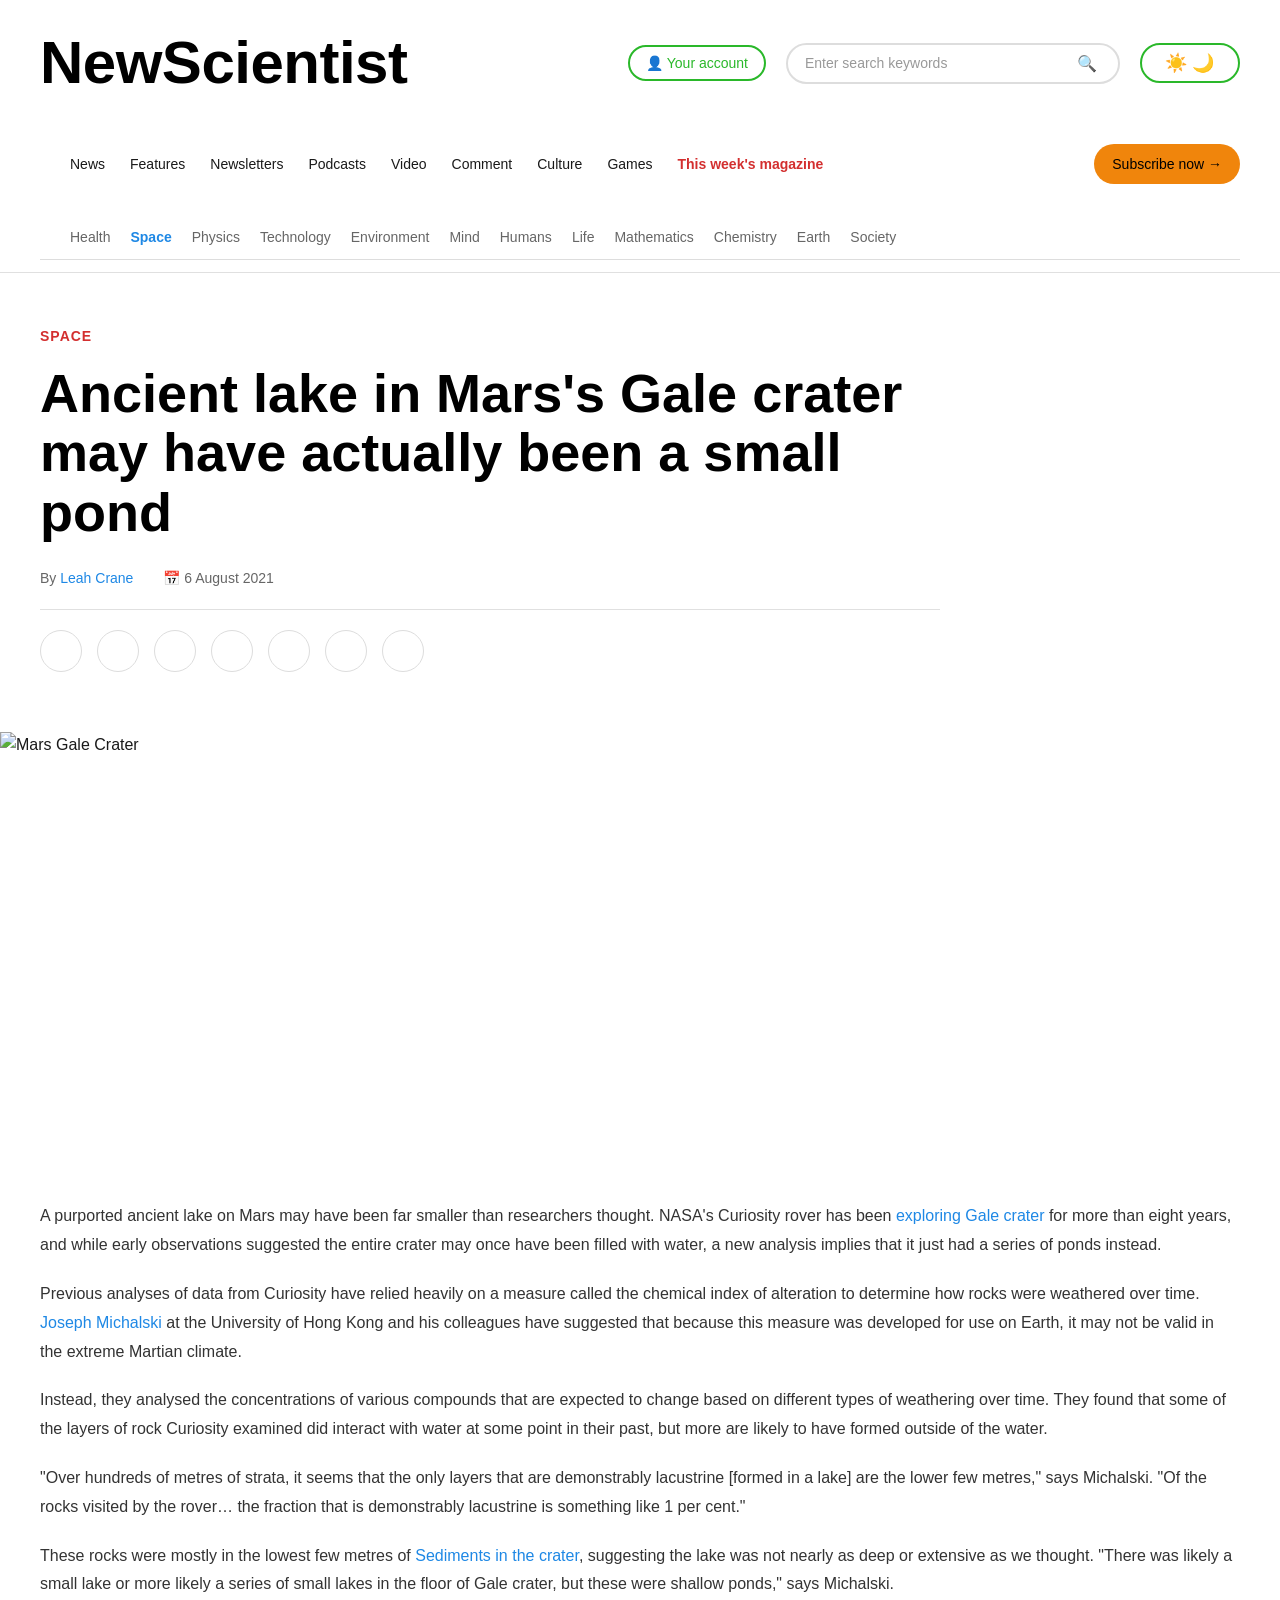
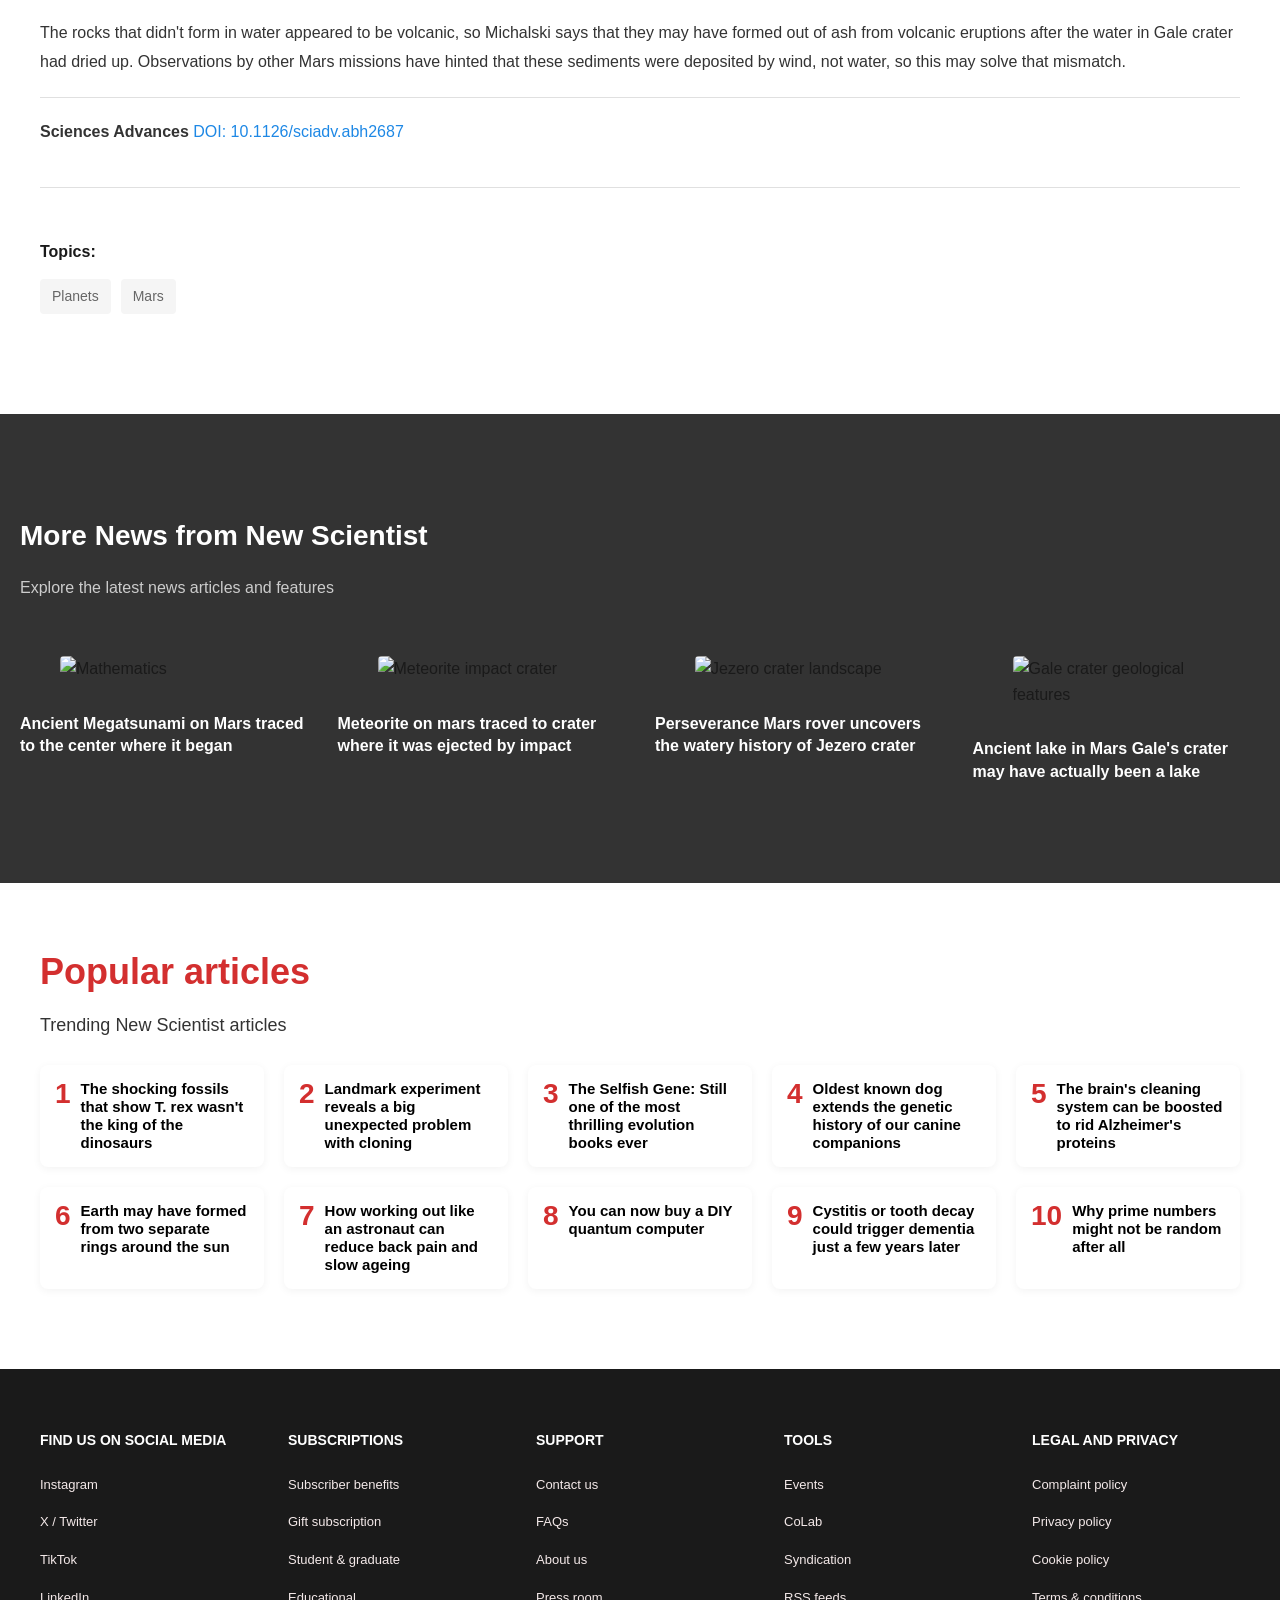
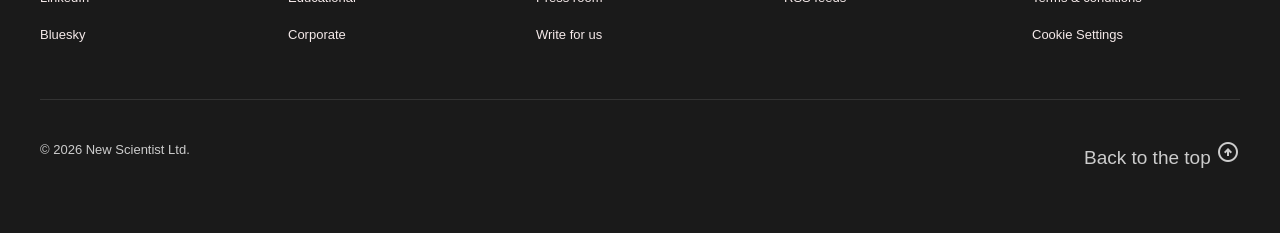
==== commit ec141a80: "added new changes" ====
--- a/scientist.html
+++ b/scientist.html
@@ -21,8 +21,7 @@
                     <input type="text" placeholder="Enter search keywords">
                     <button class="search-btn">🔍</button>
                 </div>
-                <button class="theme-toggle">☀️</button>
-                <button class="theme-toggle">🌙</button>
+                <button class="theme-toggle">☀️ 🌙</button>
             </div>
         </div>
 
@@ -62,9 +61,12 @@
     </header>
 
     <section class="article-header">
-        <div class="category-label">
+        <span>
+ <div class="category-label">
             <a href="">Space</a>
         </div>
+        </span>
+       
         
         <h1 class="article-title">
             Ancient lake in Mars's Gale crater may have actually been a small pond
@@ -195,11 +197,11 @@
         </div>
 
         <div class="popular-grid">
-            <article class="popular-item"><span class="rank">1</span><a href="">The shocking fossils that show T. rex wasn\'t the king of the dinosaurs</a></article>
+            <article class="popular-item"><span class="rank">1</span><a href="">The shocking fossils that show T. rex wasn't the king of the dinosaurs</a></article>
             <article class="popular-item"><span class="rank">2</span><a href="">Landmark experiment reveals a big unexpected problem with cloning</a></article>
             <article class="popular-item"><span class="rank">3</span><a href="">The Selfish Gene: Still one of the most thrilling evolution books ever</a></article>
             <article class="popular-item"><span class="rank">4</span><a href="">Oldest known dog extends the genetic history of our canine companions</a></article>
-            <article class="popular-item"><span class="rank">5</span><a href="">The brain's cleaning system can be boosted to rid Alzheimer\'s proteins</a></article>
+            <article class="popular-item"><span class="rank">5</span><a href="">The brain's cleaning system can be boosted to rid Alzheimer's proteins</a></article>
             <article class="popular-item"><span class="rank">6</span><a href="">Earth may have formed from two separate rings around the sun</a></article>
             <article class="popular-item"><span class="rank">7</span><a href="">How working out like an astronaut can reduce back pain and slow ageing</a></article>
             <article class="popular-item"><span class="rank">8</span><a href="">You can now buy a DIY quantum computer</a></article>
@@ -220,7 +222,7 @@
                     <li><a href="https://www.tiktok.com/@newscientist"><i class="fab fa-tiktok"></i> TikTok</a></li>
                     <li><a href="https://www.linkedin.com/company/new-scientist/"><i class="fab fa-linkedin-in"></i> LinkedIn</a></li>
                     <li>
-                        <a href="https://www.bluesky.com/@newscientist"><i class="fa-brands fa-bluesky"></i>Bluesky</a>
+                        <a href="https://www.bluesky.com/@newscientist"><i class="fa-brands fa-bluesky"></i> Bluesky</a>
                     </li>
                 </ul>
             </div>
--- a/scientist.css
+++ b/scientist.css
@@ -51,7 +51,8 @@
 
 .account-btn:hover {
   background-color: #f0f0f0;
-  box-shadow: #21a021 10px 10px 10px;
+  box-shadow: #21a021 10px ;
+  transform:translateX(5px)
 }
 
 .search-box {
@@ -88,9 +89,9 @@
   background: none;
   border: 2px solid #2ab82a;
   color: #2ab82a;
-  width: 40px;
+  width: 100px;
   height: 40px;
-  border-radius: 50%;
+  border-radius: 50px;
   cursor: pointer;
   font-size: 18px;
   display: flex;
@@ -180,16 +181,11 @@
   transition: transform 0.3s ease;
 }
 
-.main-nav a:hover::after,
-.category-nav a:hover::after {
-  transform: scaleX(1);
-}
-
 /* -------------------- ARTICLE HEADER -------------------- */
 .article-header {
   padding: 50px 40px 30px;
   max-width: 900px;
-  margin: 0 auto;
+  margin: 10 auto;
 }
 
 .category-label {
@@ -349,10 +345,6 @@
   text-decoration: none;
 }
 
-.article-card a:hover {
-  color: #1e88e5;
-}
-
 /* -------------------- TOPICS & RELATED ARTICLES -------------------- */
 .topics-section {
   margin-top: 40px;
@@ -415,10 +407,6 @@
   text-decoration: none;
   font-size: 14px;
   line-height: 1.4;
-}
-
-.related-articles a:hover {
-  text-decoration: underline;
 }
 
 /* -------------------- POPULAR & TRENDING ARTICLES -------------------- */
@@ -479,27 +467,6 @@
   display: block;
 }
 
-.popular-item a::after {
-  content: "";
-  position: absolute;
-  left: 0;
-  bottom: -2px;
-  width: 100%;
-  height: 2px;
-  background: currentColor;
-  transform: scaleX(0);
-  transform-origin: center;
-  transition: transform 0.3s ease;
-}
-
-.popular-item a:hover {
-  color: #1e88e5;
-}
-
-.popular-item a:hover::after {
-  transform: scaleX(1);
-}
-
 /* -------------------- MORE ARTICLES -------------------- */
 .more-articles {
   margin: 60px 0;
@@ -531,33 +498,6 @@
 
 .dark-container .more-articles p {
   color: #ccc;
-}
-
-.dark-container .article-card h4 a {
-  color: #fff;
-  position: relative;
-  transition: color 0.3s ease;
-}
-
-.dark-container .article-card h4 a::after {
-  content: "";
-  position: absolute;
-  left: 0;
-  bottom: -2px;
-  width: 100%;
-  height: 2px;
-  background: currentColor;
-  transform: scaleX(0);
-  transform-origin: center;
-  transition: transform 0.3s ease;
-}
-
-.dark-container .article-card h4 a:hover {
-  color: #1e88e5;
-}
-
-.dark-container .article-card h4 a:hover::after {
-  transform: scaleX(1);
 }
 
 /* -------------------- FOOTER -------------------- */
@@ -600,28 +540,6 @@
   display: inline-block;
   position: relative;
   transition: color 0.2s ease;
-}
-
-.footer-column a::after {
-  content: "";
-  position: absolute;
-  left: 0;
-  bottom: -2px;
-  width: 100%;
-  height: 1px;
-  background: currentColor;
-  transform: scaleX(0);
-  transform-origin: center;
-  transition: transform 0.2s ease;
-}
-
-.footer-column a:hover {
-  color: #1e88e5;
-  text-decoration: none;
-}
-
-.footer-column a:hover::after {
-  transform: scaleX(1);
 }
 
 .footer-bottom {
@@ -644,6 +562,54 @@
   display: inline-block;
 }
 
+/* -------------------- LINK HOVER STATES -------------------- */
+.main-nav a:hover {
+  color: #2ab82a;
+}
+
+.category-nav a:hover,
+.category-nav a.active {
+  color: #1e88e5;
+  font-weight: 600;
+}
+
+.byline a:hover,
+.date a:hover,
+.article-content a:hover {
+  color: #1e88e5;
+  text-decoration: underline;
+}
+
+.related-articles a:hover {
+  text-decoration: underline;
+}
+
+.popular-item a::after {
+  content: "";
+  position: absolute;
+  left: 0;
+  bottom: -2px;
+  width: 100%;
+  height: 2px;
+  background: currentColor;
+  transform: scaleX(0);
+  transform-origin: center;
+  transition: transform 0.3s ease-in-out;
+}
+
+.footer-column a::after {
+  content: "";
+  position: absolute;
+  left: 0;
+  bottom: -2px;
+  width: 100%;
+  height: 1px;
+  background: currentColor;
+  transform: scaleX(0);
+  transform-origin: center;
+  transition: transform 0.2s ease;
+}
+
 .footer-bottom a::after {
   content: "";
   position: absolute;
@@ -657,35 +623,64 @@
   transition: transform 0.2s ease;
 }
 
+.main-nav a:hover::after,
+.category-nav a:hover::after {
+  transform: scaleX(1);
+}
+
+.popular-item a:hover {
+  color: #1e88e5;
+}
+
+.popular-item a:hover::after {
+  transform: scaleX(1);
+}
+
+.article-card a:hover {
+  color: #1e88e5;
+}
+
+.footer-column a:hover {
+  color: #1e88e5;
+  text-decoration: none;
+}
+
+.footer-column a:hover::after {
+  transform: scaleX(1);
+}
+
 .footer-bottom a:hover {
   color: #fff;
+  text-decoration: none;
 }
 
 .footer-bottom a:hover::after {
   transform: scaleX(1);
 }
 
-/* -------------------- LINK HOVER STATES -------------------- */
-.main-nav a:hover {
-  color: #2ab82a;
-}
-
-.category-nav a:hover,
-.category-nav a.active {
-  color: #1e88e5;
-  font-weight: 600;
-}
-
-.byline a:hover,
-.date a:hover,
-.article-content a:hover,
-.article-card a:hover,
-.footer-column a:hover {
-  color: #1e88e5;
-  text-decoration: underline;
-}
-
-.footer-bottom a:hover {
+.dark-container .article-card h4 a {
   color: #fff;
-  text-decoration: none;
-}
+  position: relative;
+  transition: color 0.3s ease;
+}
+
+.dark-container .article-card h4 a::after {
+  content: "";
+  position: absolute;
+  left: 0;
+  bottom: -2px;
+  width: 100%;
+  height: 2px;
+  background: currentColor;
+  transform: scaleX(0);
+  transform-origin: center;
+  transition: transform 0.3s ease;
+}
+
+.dark-container .article-card h4 a:hover {
+  color: #1e88e5;
+}
+
+.dark-container .article-card h4 a:hover::after {
+  transform: scaleX(1);
+}
